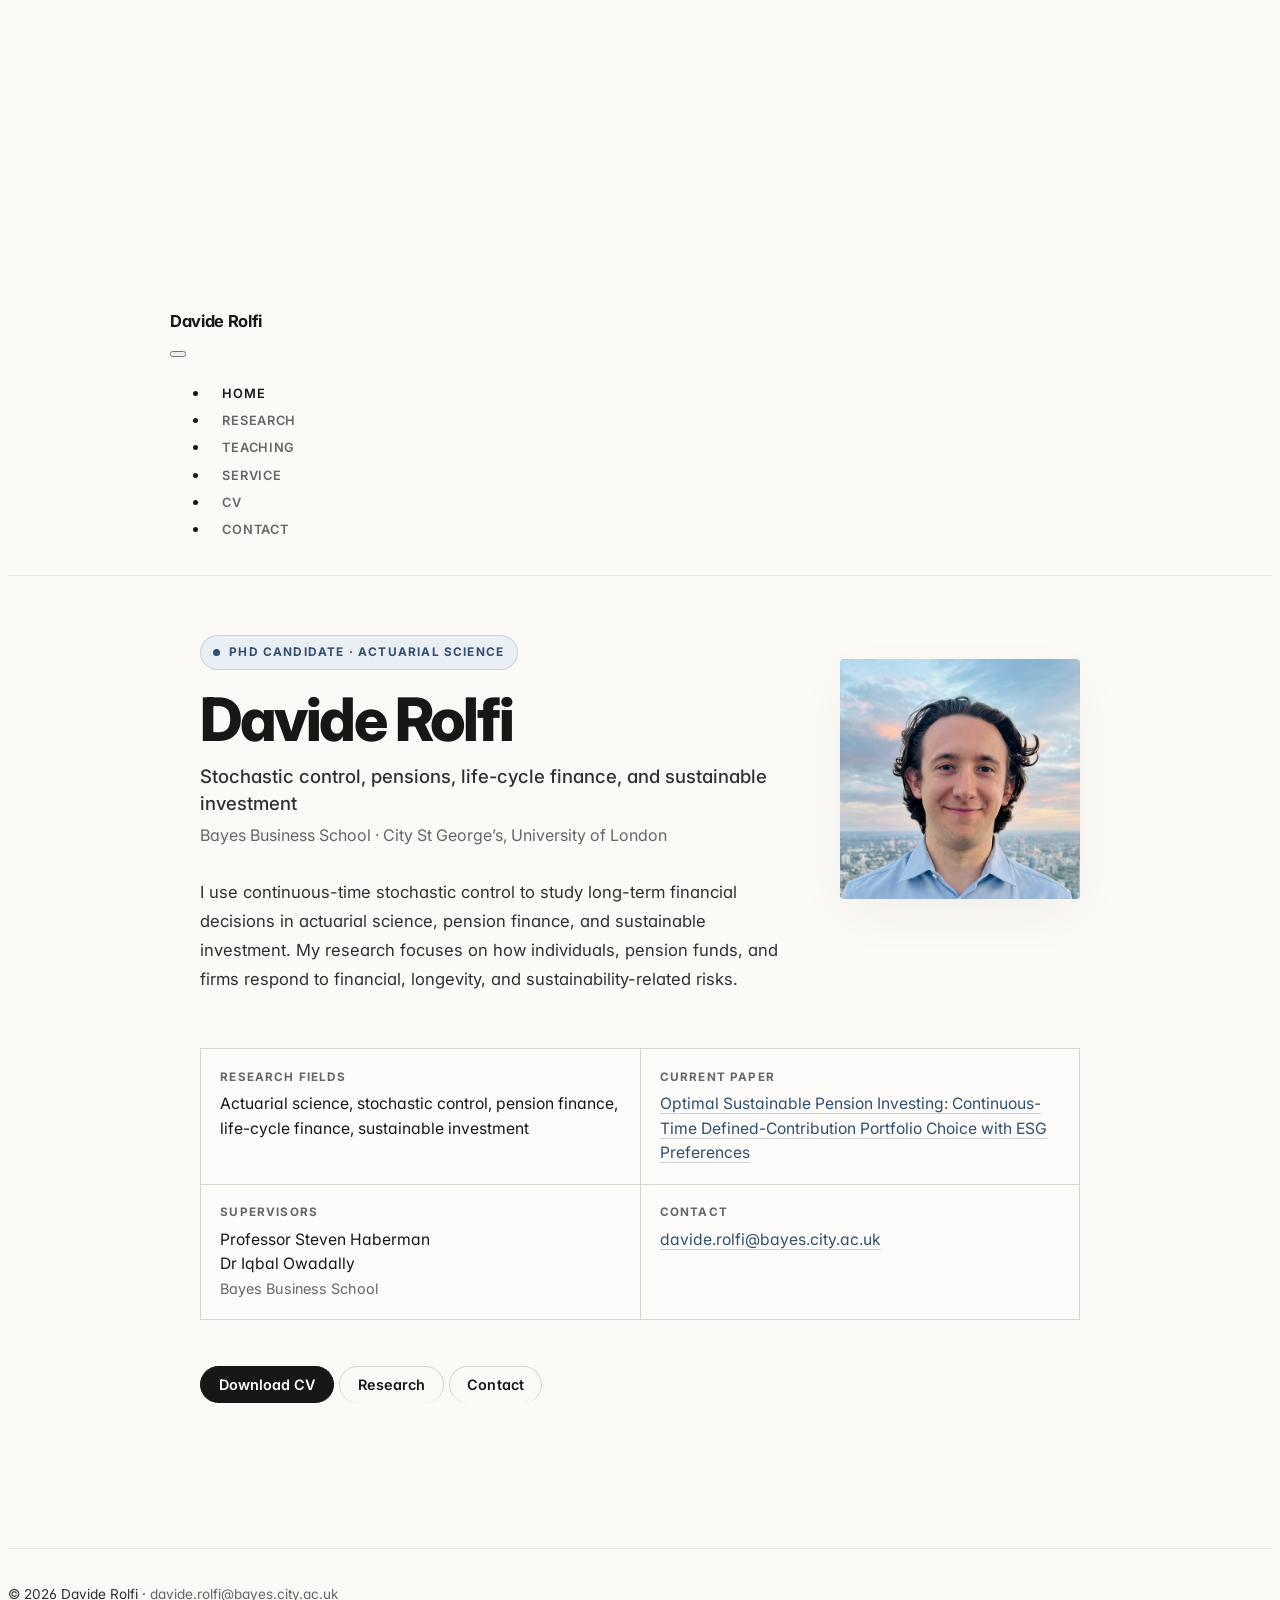
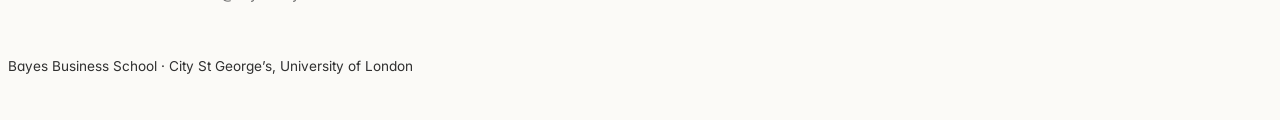
==== index.html @ 3368d5f1 "Built site for gh-pages" ====
<!DOCTYPE html>
<html xmlns="http://www.w3.org/1999/xhtml" lang="en" xml:lang="en"><head>

<meta charset="utf-8">
<meta name="generator" content="quarto-1.9.37">

<meta name="viewport" content="width=device-width, initial-scale=1.0, user-scalable=yes">

<meta name="description" content="Davide Rolfi is a PhD Candidate in Actuarial Science at Bayes Business School, City St George’s, University of London. His research focuses on stochastic control, pensions, life-cycle finance, portfolio choice, and sustainable investment.">

<title>Davide Rolfi — PhD Candidate in Actuarial Science – Davide Rolfi</title>
<style>
/* Default styles provided by pandoc.
** See https://pandoc.org/MANUAL.html#variables-for-html for config info.
*/
code{white-space: pre-wrap;}
span.smallcaps{font-variant: small-caps;}
div.columns{display: flex; gap: min(4vw, 1.5em);}
div.column{flex: auto; overflow-x: auto;}
div.hanging-indent{margin-left: 1.5em; text-indent: -1.5em;}
ul.task-list{list-style: none;}
ul.task-list li input[type="checkbox"] {
  width: 0.8em;
  margin: 0 0.8em 0.2em -1em; /* quarto-specific, see https://github.com/quarto-dev/quarto-cli/issues/4556 */ 
  vertical-align: middle;
}
</style>


<script src="site_libs/quarto-nav/quarto-nav.js"></script>
<link href="./favicon.svg" rel="icon" type="image/svg+xml">
<script src="site_libs/clipboard/clipboard.min.js"></script>
<script src="site_libs/quarto-html/quarto.js" type="module"></script>
<script src="site_libs/quarto-html/tabsets/tabsets.js" type="module"></script>
<script src="site_libs/quarto-html/popper.min.js"></script>
<script src="site_libs/quarto-html/tippy.umd.min.js"></script>
<link href="site_libs/quarto-html/tippy.css" rel="stylesheet">
<link href="site_libs/quarto-html/quarto-syntax-highlighting-7f8f88aac4f3542376d5c11b86a4c14d.css" rel="stylesheet" id="quarto-text-highlighting-styles">
<script src="site_libs/bootstrap/bootstrap.min.js"></script>
<link href="site_libs/bootstrap/bootstrap-icons.css" rel="stylesheet">
<link href="site_libs/bootstrap/bootstrap-158031087360bce0ff56dc785ce39e06.min.css" rel="stylesheet" append-hash="true" id="quarto-bootstrap" data-mode="light">
<script id="quarto-search-options" type="application/json">{
  "language": {
    "search-no-results-text": "No results",
    "search-matching-documents-text": "matching documents",
    "search-copy-link-title": "Copy link to search",
    "search-hide-matches-text": "Hide additional matches",
    "search-more-match-text": "more match in this document",
    "search-more-matches-text": "more matches in this document",
    "search-clear-button-title": "Clear",
    "search-text-placeholder": "",
    "search-detached-cancel-button-title": "Cancel",
    "search-submit-button-title": "Submit",
    "search-label": "Search"
  }
}</script>
<style>html{ scroll-behavior: smooth; }</style>


<link rel="stylesheet" href="styles.css">
<meta property="og:title" content="Davide Rolfi — PhD Candidate in Actuarial Science">
<meta property="og:image" content="images/og-image.png">
<meta property="og:site_name" content="Davide Rolfi">
<meta property="og:locale" content="en_GB">
<meta name="twitter:title" content="Davide Rolfi — PhD Candidate in Actuarial Science">
<meta name="twitter:image" content="images/og-image.png">
<meta name="twitter:card" content="summary_large_image">
</head>

<body class="nav-fixed fullcontent quarto-light">

<div id="quarto-search-results"></div>
  <header id="quarto-header" class="headroom fixed-top">
    <nav class="navbar navbar-expand-lg " data-bs-theme="dark">
      <div class="navbar-container container-fluid">
      <div class="navbar-brand-container mx-auto">
    <a class="navbar-brand" href="./index.html">
    <span class="navbar-title">Davide Rolfi</span>
    </a>
  </div>
          <button class="navbar-toggler" type="button" data-bs-toggle="collapse" data-bs-target="#navbarCollapse" aria-controls="navbarCollapse" role="menu" aria-expanded="false" aria-label="Toggle navigation" onclick="if (window.quartoToggleHeadroom) { window.quartoToggleHeadroom(); }">
  <span class="navbar-toggler-icon"></span>
</button>
          <div class="collapse navbar-collapse" id="navbarCollapse">
            <ul class="navbar-nav navbar-nav-scroll ms-auto">
  <li class="nav-item">
    <a class="nav-link active" href="./index.html" aria-current="page"> 
<span class="menu-text">Home</span></a>
  </li>  
  <li class="nav-item">
    <a class="nav-link" href="./research.html"> 
<span class="menu-text">Research</span></a>
  </li>  
  <li class="nav-item">
    <a class="nav-link" href="./teaching.html"> 
<span class="menu-text">Teaching</span></a>
  </li>  
  <li class="nav-item">
    <a class="nav-link" href="./service.html"> 
<span class="menu-text">Service</span></a>
  </li>  
  <li class="nav-item">
    <a class="nav-link" href="./cv.html"> 
<span class="menu-text">CV</span></a>
  </li>  
  <li class="nav-item">
    <a class="nav-link" href="./contact.html"> 
<span class="menu-text">Contact</span></a>
  </li>  
</ul>
          </div> <!-- /navcollapse -->
            <div class="quarto-navbar-tools">
</div>
      </div> <!-- /container-fluid -->
    </nav>
</header>
<!-- content -->
<div id="quarto-content" class="quarto-container page-columns page-rows-contents page-layout-article page-navbar">
<!-- sidebar -->
<!-- margin-sidebar -->
    
<!-- main -->
<main class="content" id="quarto-document-content"><header id="title-block-header" class="quarto-title-block"></header>




<div class="home-hero">
<div class="home-hero-grid">
<div class="home-hero-text">
<p class="home-kicker">
PhD Candidate · Actuarial Science
</p>
<section id="davide-rolfi" class="level1">
<h1>Davide Rolfi</h1>
<p class="subtitle">
Stochastic control, pensions, life-cycle finance, and sustainable investment
</p>
<p class="affiliation">
Bayes Business School · City St George’s, University of London
</p>
<p class="intro">
I use continuous-time stochastic control to study long-term financial decisions in actuarial science, pension finance, and sustainable investment. My research focuses on how individuals, pension funds, and firms respond to financial, longevity, and sustainability-related risks.
</p>
</section>
</div>
<div class="home-hero-portrait">
<div class="portrait-frame">
<p><span class="portrait-initials" aria-hidden="true">DR</span> <img src="images/portrait.jpg" alt="Davide Rolfi"></p>
</div>
</div>
</div>
<div class="facts-grid">
<div>
<p class="label">
Research fields
</p>
<p class="value">
Actuarial science, stochastic control, pension finance, life-cycle finance, sustainable investment
</p>
</div>
<div>
<p class="label">
Current paper
</p>
<p class="value">
<a href="research.html#current-paper">Optimal Sustainable Pension Investing: Continuous-Time Defined-Contribution Portfolio Choice with ESG Preferences</a>
</p>
</div>
<div>
<p class="label">
Supervisors
</p>
<p class="value">
Professor Steven Haberman<br> Dr Iqbal Owadally<br> <span class="small-muted">Bayes Business School</span>
</p>
</div>
<div>
<p class="label">
Contact
</p>
<p class="value">
<a href="mailto:davide.rolfi@bayes.city.ac.uk">davide.rolfi@bayes.city.ac.uk</a>
</p>
</div>
</div>
<div class="button-row">
<p><a class="btn btn-primary" href="files/CV_Davide.pdf">Download CV</a> <a class="btn btn-secondary" href="research.html">Research</a> <a class="btn btn-secondary" href="contact.html">Contact</a></p>
</div>
</div>



</main> <!-- /main -->
<script id="quarto-html-after-body" type="application/javascript">
  window.document.addEventListener("DOMContentLoaded", function (event) {
    const isCodeAnnotation = (el) => {
      for (const clz of el.classList) {
        if (clz.startsWith('code-annotation-')) {                     
          return true;
        }
      }
      return false;
    }
    const onCopySuccess = function(e) {
      // button target
      const button = e.trigger;
      // don't keep focus
      button.blur();
      // flash "checked"
      button.classList.add('code-copy-button-checked');
      var currentTitle = button.getAttribute("title");
      button.setAttribute("title", "Copied!");
      let tooltip;
      if (window.bootstrap) {
        button.setAttribute("data-bs-toggle", "tooltip");
        button.setAttribute("data-bs-placement", "left");
        button.setAttribute("data-bs-title", "Copied!");
        tooltip = new bootstrap.Tooltip(button, 
          { trigger: "manual", 
            customClass: "code-copy-button-tooltip",
            offset: [0, -8]});
        tooltip.show();    
      }
      setTimeout(function() {
        if (tooltip) {
          tooltip.hide();
          button.removeAttribute("data-bs-title");
          button.removeAttribute("data-bs-toggle");
          button.removeAttribute("data-bs-placement");
        }
        button.setAttribute("title", currentTitle);
        button.classList.remove('code-copy-button-checked');
      }, 1000);
      // clear code selection
      e.clearSelection();
    }
    const getTextToCopy = function(trigger) {
      const outerScaffold = trigger.parentElement.cloneNode(true);
      const codeEl = outerScaffold.querySelector('code');
      for (const childEl of codeEl.children) {
        if (isCodeAnnotation(childEl)) {
          childEl.remove();
        }
      }
      return codeEl.innerText;
    }
    const clipboard = new window.ClipboardJS('.code-copy-button:not([data-in-quarto-modal])', {
      text: getTextToCopy
    });
    clipboard.on('success', onCopySuccess);
    if (window.document.getElementById('quarto-embedded-source-code-modal')) {
      const clipboardModal = new window.ClipboardJS('.code-copy-button[data-in-quarto-modal]', {
        text: getTextToCopy,
        container: window.document.getElementById('quarto-embedded-source-code-modal')
      });
      clipboardModal.on('success', onCopySuccess);
    }
      var localhostRegex = new RegExp(/^(?:http|https):\/\/localhost\:?[0-9]*\//);
      var mailtoRegex = new RegExp(/^mailto:/);
        var filterRegex = new RegExp('/' + window.location.host + '/');
      var isInternal = (href) => {
          return filterRegex.test(href) || localhostRegex.test(href) || mailtoRegex.test(href);
      }
      // Inspect non-navigation links and adorn them if external
     var links = window.document.querySelectorAll('a[href]:not(.nav-link):not(.navbar-brand):not(.toc-action):not(.sidebar-link):not(.sidebar-item-toggle):not(.pagination-link):not(.no-external):not([aria-hidden]):not(.dropdown-item):not(.quarto-navigation-tool):not(.about-link)');
      for (var i=0; i<links.length; i++) {
        const link = links[i];
        if (!isInternal(link.href)) {
          // undo the damage that might have been done by quarto-nav.js in the case of
          // links that we want to consider external
          if (link.dataset.originalHref !== undefined) {
            link.href = link.dataset.originalHref;
          }
            // target, if specified
            link.setAttribute("target", "_blank");
            if (link.getAttribute("rel") === null) {
              link.setAttribute("rel", "noopener");
            }
        }
      }
    function tippyHover(el, contentFn, onTriggerFn, onUntriggerFn) {
      const config = {
        allowHTML: true,
        maxWidth: 500,
        delay: 100,
        arrow: false,
        appendTo: function(el) {
            return el.parentElement;
        },
        interactive: true,
        interactiveBorder: 10,
        theme: 'quarto',
        placement: 'bottom-start',
      };
      if (contentFn) {
        config.content = contentFn;
      }
      if (onTriggerFn) {
        config.onTrigger = onTriggerFn;
      }
      if (onUntriggerFn) {
        config.onUntrigger = onUntriggerFn;
      }
      window.tippy(el, config); 
    }
    const noterefs = window.document.querySelectorAll('a[role="doc-noteref"]');
    for (var i=0; i<noterefs.length; i++) {
      const ref = noterefs[i];
      tippyHover(ref, function() {
        // use id or data attribute instead here
        let href = ref.getAttribute('data-footnote-href') || ref.getAttribute('href');
        try { href = new URL(href).hash; } catch {}
        const id = href.replace(/^#\/?/, "");
        const note = window.document.getElementById(id);
        if (note) {
          return note.innerHTML;
        } else {
          return "";
        }
      });
    }
    const xrefs = window.document.querySelectorAll('a.quarto-xref');
    const processXRef = (id, note) => {
      // Strip column container classes
      const stripColumnClz = (el) => {
        el.classList.remove("page-full", "page-columns");
        if (el.children) {
          for (const child of el.children) {
            stripColumnClz(child);
          }
        }
      }
      stripColumnClz(note)
      if (id === null || id.startsWith('sec-')) {
        // Special case sections, only their first couple elements
        const container = document.createElement("div");
        if (note.children && note.children.length > 2) {
          container.appendChild(note.children[0].cloneNode(true));
          for (let i = 1; i < note.children.length; i++) {
            const child = note.children[i];
            if (child.tagName === "P" && child.innerText === "") {
              continue;
            } else {
              container.appendChild(child.cloneNode(true));
              break;
            }
          }
          if (window.Quarto?.typesetMath) {
            window.Quarto.typesetMath(container);
          }
          return container.innerHTML
        } else {
          if (window.Quarto?.typesetMath) {
            window.Quarto.typesetMath(note);
          }
          return note.innerHTML;
        }
      } else {
        // Remove any anchor links if they are present
        const anchorLink = note.querySelector('a.anchorjs-link');
        if (anchorLink) {
          anchorLink.remove();
        }
        if (window.Quarto?.typesetMath) {
          window.Quarto.typesetMath(note);
        }
        if (note.classList.contains("callout")) {
          return note.outerHTML;
        } else {
          return note.innerHTML;
        }
      }
    }
    for (var i=0; i<xrefs.length; i++) {
      const xref = xrefs[i];
      tippyHover(xref, undefined, function(instance) {
        instance.disable();
        let url = xref.getAttribute('href');
        let hash = undefined; 
        if (url.startsWith('#')) {
          hash = url;
        } else {
          try { hash = new URL(url).hash; } catch {}
        }
        if (hash) {
          const id = hash.replace(/^#\/?/, "");
          const note = window.document.getElementById(id);
          if (note !== null) {
            try {
              const html = processXRef(id, note.cloneNode(true));
              instance.setContent(html);
            } finally {
              instance.enable();
              instance.show();
            }
          } else {
            // See if we can fetch this
            fetch(url.split('#')[0])
            .then(res => res.text())
            .then(html => {
              const parser = new DOMParser();
              const htmlDoc = parser.parseFromString(html, "text/html");
              const note = htmlDoc.getElementById(id);
              if (note !== null) {
                const html = processXRef(id, note);
                instance.setContent(html);
              } 
            }).finally(() => {
              instance.enable();
              instance.show();
            });
          }
        } else {
          // See if we can fetch a full url (with no hash to target)
          // This is a special case and we should probably do some content thinning / targeting
          fetch(url)
          .then(res => res.text())
          .then(html => {
            const parser = new DOMParser();
            const htmlDoc = parser.parseFromString(html, "text/html");
            const note = htmlDoc.querySelector('main.content');
            if (note !== null) {
              // This should only happen for chapter cross references
              // (since there is no id in the URL)
              // remove the first header
              if (note.children.length > 0 && note.children[0].tagName === "HEADER") {
                note.children[0].remove();
              }
              const html = processXRef(null, note);
              instance.setContent(html);
            } 
          }).finally(() => {
            instance.enable();
            instance.show();
          });
        }
      }, function(instance) {
      });
    }
        let selectedAnnoteEl;
        const selectorForAnnotation = ( cell, annotation) => {
          let cellAttr = 'data-code-cell="' + cell + '"';
          let lineAttr = 'data-code-annotation="' +  annotation + '"';
          const selector = 'span[' + cellAttr + '][' + lineAttr + ']';
          return selector;
        }
        const selectCodeLines = (annoteEl) => {
          const doc = window.document;
          const targetCell = annoteEl.getAttribute("data-target-cell");
          const targetAnnotation = annoteEl.getAttribute("data-target-annotation");
          const annoteSpan = window.document.querySelector(selectorForAnnotation(targetCell, targetAnnotation));
          const lines = annoteSpan.getAttribute("data-code-lines").split(",");
          const lineIds = lines.map((line) => {
            return targetCell + "-" + line;
          })
          let top = null;
          let height = null;
          let parent = null;
          if (lineIds.length > 0) {
              //compute the position of the single el (top and bottom and make a div)
              const el = window.document.getElementById(lineIds[0]);
              top = el.offsetTop;
              height = el.offsetHeight;
              parent = el.parentElement.parentElement;
            if (lineIds.length > 1) {
              const lastEl = window.document.getElementById(lineIds[lineIds.length - 1]);
              const bottom = lastEl.offsetTop + lastEl.offsetHeight;
              height = bottom - top;
            }
            if (top !== null && height !== null && parent !== null) {
              // cook up a div (if necessary) and position it 
              let div = window.document.getElementById("code-annotation-line-highlight");
              if (div === null) {
                div = window.document.createElement("div");
                div.setAttribute("id", "code-annotation-line-highlight");
                div.style.position = 'absolute';
                parent.appendChild(div);
              }
              div.style.top = top - 2 + "px";
              div.style.height = height + 4 + "px";
              div.style.left = 0;
              let gutterDiv = window.document.getElementById("code-annotation-line-highlight-gutter");
              if (gutterDiv === null) {
                gutterDiv = window.document.createElement("div");
                gutterDiv.setAttribute("id", "code-annotation-line-highlight-gutter");
                gutterDiv.style.position = 'absolute';
                const codeCell = window.document.getElementById(targetCell);
                const gutter = codeCell.querySelector('.code-annotation-gutter');
                gutter.appendChild(gutterDiv);
              }
              gutterDiv.style.top = top - 2 + "px";
              gutterDiv.style.height = height + 4 + "px";
            }
            selectedAnnoteEl = annoteEl;
          }
        };
        const unselectCodeLines = () => {
          const elementsIds = ["code-annotation-line-highlight", "code-annotation-line-highlight-gutter"];
          elementsIds.forEach((elId) => {
            const div = window.document.getElementById(elId);
            if (div) {
              div.remove();
            }
          });
          selectedAnnoteEl = undefined;
        };
          // Handle positioning of the toggle
      window.addEventListener(
        "resize",
        throttle(() => {
          elRect = undefined;
          if (selectedAnnoteEl) {
            selectCodeLines(selectedAnnoteEl);
          }
        }, 10)
      );
      function throttle(fn, ms) {
      let throttle = false;
      let timer;
        return (...args) => {
          if(!throttle) { // first call gets through
              fn.apply(this, args);
              throttle = true;
          } else { // all the others get throttled
              if(timer) clearTimeout(timer); // cancel #2
              timer = setTimeout(() => {
                fn.apply(this, args);
                timer = throttle = false;
              }, ms);
          }
        };
      }
        // Attach click handler to the DT
        const annoteDls = window.document.querySelectorAll('dt[data-target-cell]');
        for (const annoteDlNode of annoteDls) {
          annoteDlNode.addEventListener('click', (event) => {
            const clickedEl = event.target;
            if (clickedEl !== selectedAnnoteEl) {
              unselectCodeLines();
              const activeEl = window.document.querySelector('dt[data-target-cell].code-annotation-active');
              if (activeEl) {
                activeEl.classList.remove('code-annotation-active');
              }
              selectCodeLines(clickedEl);
              clickedEl.classList.add('code-annotation-active');
            } else {
              // Unselect the line
              unselectCodeLines();
              clickedEl.classList.remove('code-annotation-active');
            }
          });
        }
    const findCites = (el) => {
      const parentEl = el.parentElement;
      if (parentEl) {
        const cites = parentEl.dataset.cites;
        if (cites) {
          return {
            el,
            cites: cites.split(' ')
          };
        } else {
          return findCites(el.parentElement)
        }
      } else {
        return undefined;
      }
    };
    var bibliorefs = window.document.querySelectorAll('a[role="doc-biblioref"]');
    for (var i=0; i<bibliorefs.length; i++) {
      const ref = bibliorefs[i];
      const citeInfo = findCites(ref);
      if (citeInfo) {
        tippyHover(citeInfo.el, function() {
          var popup = window.document.createElement('div');
          citeInfo.cites.forEach(function(cite) {
            var citeDiv = window.document.createElement('div');
            citeDiv.classList.add('hanging-indent');
            citeDiv.classList.add('csl-entry');
            var biblioDiv = window.document.getElementById('ref-' + cite);
            if (biblioDiv) {
              citeDiv.innerHTML = biblioDiv.innerHTML;
            }
            popup.appendChild(citeDiv);
          });
          return popup.innerHTML;
        });
      }
    }
  });
  </script>
</div> <!-- /content -->
<footer class="footer">
  <div class="nav-footer">
    <div class="nav-footer-left">
<p>© 2026 Davide Rolfi · <a href="mailto:davide.rolfi@bayes.city.ac.uk">davide.rolfi@bayes.city.ac.uk</a></p>
</div>   
    <div class="nav-footer-center">
      &nbsp;
    </div>
    <div class="nav-footer-right">
<p>Bayes Business School · City St George’s, University of London</p>
</div>
  </div>
</footer>




<script src="site_libs/quarto-html/zenscroll-min.js"></script>
</body></html>
---- site_libs/quarto-html/tippy.css ----
.tippy-box[data-animation=fade][data-state=hidden]{opacity:0}[data-tippy-root]{max-width:calc(100vw - 10px)}.tippy-box{position:relative;background-color:#333;color:#fff;border-radius:4px;font-size:14px;line-height:1.4;white-space:normal;outline:0;transition-property:transform,visibility,opacity}.tippy-box[data-placement^=top]>.tippy-arrow{bottom:0}.tippy-box[data-placement^=top]>.tippy-arrow:before{bottom:-7px;left:0;border-width:8px 8px 0;border-top-color:initial;transform-origin:center top}.tippy-box[data-placement^=bottom]>.tippy-arrow{top:0}.tippy-box[data-placement^=bottom]>.tippy-arrow:before{top:-7px;left:0;border-width:0 8px 8px;border-bottom-color:initial;transform-origin:center bottom}.tippy-box[data-placement^=left]>.tippy-arrow{right:0}.tippy-box[data-placement^=left]>.tippy-arrow:before{border-width:8px 0 8px 8px;border-left-color:initial;right:-7px;transform-origin:center left}.tippy-box[data-placement^=right]>.tippy-arrow{left:0}.tippy-box[data-placement^=right]>.tippy-arrow:before{left:-7px;border-width:8px 8px 8px 0;border-right-color:initial;transform-origin:center right}.tippy-box[data-inertia][data-state=visible]{transition-timing-function:cubic-bezier(.54,1.5,.38,1.11)}.tippy-arrow{width:16px;height:16px;color:#333}.tippy-arrow:before{content:"";position:absolute;border-color:transparent;border-style:solid}.tippy-content{position:relative;padding:5px 9px;z-index:1}
---- site_libs/quarto-html/quarto-syntax-highlighting-7f8f88aac4f3542376d5c11b86a4c14d.css ----
/* quarto syntax highlight colors */
:root {
  --quarto-hl-ot-color: #003B4F;
  --quarto-hl-at-color: #657422;
  --quarto-hl-ss-color: #20794D;
  --quarto-hl-an-color: #5E5E5E;
  --quarto-hl-fu-color: #4758AB;
  --quarto-hl-st-color: #20794D;
  --quarto-hl-cf-color: #003B4F;
  --quarto-hl-op-color: #5E5E5E;
  --quarto-hl-er-color: #AD0000;
  --quarto-hl-bn-color: #AD0000;
  --quarto-hl-al-color: #AD0000;
  --quarto-hl-va-color: #111111;
  --quarto-hl-bu-color: inherit;
  --quarto-hl-ex-color: inherit;
  --quarto-hl-pp-color: #AD0000;
  --quarto-hl-in-color: #5E5E5E;
  --quarto-hl-vs-color: #20794D;
  --quarto-hl-wa-color: #5E5E5E;
  --quarto-hl-do-color: #5E5E5E;
  --quarto-hl-im-color: #00769E;
  --quarto-hl-ch-color: #20794D;
  --quarto-hl-dt-color: #AD0000;
  --quarto-hl-fl-color: #AD0000;
  --quarto-hl-co-color: #5E5E5E;
  --quarto-hl-cv-color: #5E5E5E;
  --quarto-hl-cn-color: #8f5902;
  --quarto-hl-sc-color: #5E5E5E;
  --quarto-hl-dv-color: #AD0000;
  --quarto-hl-kw-color: #003B4F;
}

/* other quarto variables */
:root {
  --quarto-font-monospace: SFMono-Regular, Menlo, Monaco, Consolas, "Liberation Mono", "Courier New", monospace;
}

/* syntax highlight based on Pandoc's rules */
pre > code.sourceCode > span {
  color: #003B4F;
}

code.sourceCode > span {
  color: #003B4F;
}

div.sourceCode,
div.sourceCode pre.sourceCode {
  color: #003B4F;
}

/* Normal */
code span {
  color: #003B4F;
}

/* Alert */
code span.al {
  color: #AD0000;
  font-style: inherit;
}

/* Annotation */
code span.an {
  color: #5E5E5E;
  font-style: inherit;
}

/* Attribute */
code span.at {
  color: #657422;
  font-style: inherit;
}

/* BaseN */
code span.bn {
  color: #AD0000;
  font-style: inherit;
}

/* BuiltIn */
code span.bu {
  font-style: inherit;
}

/* ControlFlow */
code span.cf {
  color: #003B4F;
  font-weight: bold;
  font-style: inherit;
}

/* Char */
code span.ch {
  color: #20794D;
  font-style: inherit;
}

/* Constant */
code span.cn {
  color: #8f5902;
  font-style: inherit;
}

/* Comment */
code span.co {
  color: #5E5E5E;
  font-style: inherit;
}

/* CommentVar */
code span.cv {
  color: #5E5E5E;
  font-style: italic;
}

/* Documentation */
code span.do {
  color: #5E5E5E;
  font-style: italic;
}

/* DataType */
code span.dt {
  color: #AD0000;
  font-style: inherit;
}

/* DecVal */
code span.dv {
  color: #AD0000;
  font-style: inherit;
}

/* Error */
code span.er {
  color: #AD0000;
  font-style: inherit;
}

/* Extension */
code span.ex {
  font-style: inherit;
}

/* Float */
code span.fl {
  color: #AD0000;
  font-style: inherit;
}

/* Function */
code span.fu {
  color: #4758AB;
  font-style: inherit;
}

/* Import */
code span.im {
  color: #00769E;
  font-style: inherit;
}

/* Information */
code span.in {
  color: #5E5E5E;
  font-style: inherit;
}

/* Keyword */
code span.kw {
  color: #003B4F;
  font-weight: bold;
  font-style: inherit;
}

/* Operator */
code span.op {
  color: #5E5E5E;
  font-style: inherit;
}

/* Other */
code span.ot {
  color: #003B4F;
  font-style: inherit;
}

/* Preprocessor */
code span.pp {
  color: #AD0000;
  font-style: inherit;
}

/* SpecialChar */
code span.sc {
  color: #5E5E5E;
  font-style: inherit;
}

/* SpecialString */
code span.ss {
  color: #20794D;
  font-style: inherit;
}

/* String */
code span.st {
  color: #20794D;
  font-style: inherit;
}

/* Variable */
code span.va {
  color: #111111;
  font-style: inherit;
}

/* VerbatimString */
code span.vs {
  color: #20794D;
  font-style: inherit;
}

/* Warning */
code span.wa {
  color: #5E5E5E;
  font-style: italic;
}

.prevent-inlining {
  content: "</";
}

/*# sourceMappingURL=789ad8cd35626ba772517505b42a116e.css.map */
---- styles.css ----
/* ============================================================
   Davide Rolfi — academic website
   Minimal, typographic, professional.
   ============================================================ */

@import url('https://fonts.googleapis.com/css2?family=Inter:wght@400;500;600;700;800&display=swap');

:root {
  --bg: #fbfaf7;
  --surface: #ffffff;
  --surface-soft: #f5f3ee;
  --ink: #171717;
  --ink-soft: #303030;
  --muted: #666666;
  --muted-soft: #8a8a8a;
  --rule: #d9d5cc;
  --rule-soft: #ebe7df;
  --accent: #2f4f6f;
  --accent-dark: #20384f;
  --accent-soft: #e9eff5;
  --shadow-subtle: 0 18px 50px rgba(20, 20, 20, 0.045);
  --sans: "Inter", -apple-system, BlinkMacSystemFont, "Segoe UI", Roboto, Helvetica, Arial, sans-serif;
}

/* ---------- Base ---------- */

html {
  scroll-behavior: smooth;
}

body {
  background: var(--bg);
  color: var(--ink);
  font-family: var(--sans);
  font-size: 16.5px;
  line-height: 1.65;
  font-feature-settings: "kern", "liga", "ss01", "cv11";
  -webkit-font-smoothing: antialiased;
  -moz-osx-font-smoothing: grayscale;
  text-rendering: optimizeLegibility;
}

main.content {
  max-width: 880px;
  margin-left: auto;
  margin-right: auto;
  padding-top: 2.2rem;
  padding-bottom: 5.5rem;
}

p {
  color: var(--ink-soft);
}

a {
  color: var(--accent);
  text-decoration: none;
  border-bottom: 1px solid rgba(47, 79, 111, 0.25);
  transition: color 0.15s ease, border-color 0.15s ease;
}

a:hover {
  color: var(--accent-dark);
  border-bottom-color: var(--accent-dark);
}

/* Visible keyboard focus — important for accessibility */
a:focus-visible,
button:focus-visible,
.btn:focus-visible {
  outline: 2px solid var(--accent);
  outline-offset: 3px;
  border-radius: 2px;
}

strong {
  color: var(--ink);
  font-weight: 600;
}

/* ---------- Navbar ---------- */

.navbar {
  background: rgba(251, 250, 247, 0.96) !important;
  border-bottom: 1px solid var(--rule-soft);
  box-shadow: none !important;
  backdrop-filter: blur(10px);
  padding-top: 1rem;
  padding-bottom: 1rem;
}

.navbar .container-fluid {
  max-width: 940px;
  margin: 0 auto;
}

.navbar-title,
.navbar-brand {
  color: var(--ink) !important;
  font-weight: 700 !important;
  letter-spacing: -0.02em;
  border-bottom: none !important;
}

.navbar-nav .nav-link {
  color: var(--muted) !important;
  border-bottom: none !important;
  font-size: 0.8rem;
  font-weight: 600;
  letter-spacing: 0.055em;
  text-transform: uppercase;
  padding-left: 0.78rem !important;
  padding-right: 0.78rem !important;
  transition: color 0.15s ease;
}

.navbar-nav .nav-link:hover,
.navbar-nav .nav-link.active {
  color: var(--ink) !important;
}

/* ---------- Typography ---------- */

h1,
h2,
h3 {
  color: var(--ink);
  letter-spacing: -0.02em;
}

h1.title,
main.content > h1:first-child {
  font-size: 2.45rem;
  line-height: 1.08;
  margin-top: 0;
  margin-bottom: 1.4rem;
  font-weight: 700;
}

h2 {
  font-size: 0.86rem;
  font-weight: 700;
  text-transform: uppercase;
  letter-spacing: 0.12em;
  color: var(--muted);
  margin-top: 3.3rem;
  margin-bottom: 1.35rem;
  padding-bottom: 0.7rem;
  border-bottom: 1px solid var(--rule);
}

h3 {
  font-size: 1.22rem;
  line-height: 1.35;
  margin-top: 0;
  margin-bottom: 0.45rem;
  font-weight: 700;
}

/* ---------- Homepage ---------- */

.home-hero {
  max-width: 940px;
  margin: 0 auto;
  padding: 1.5rem 0 2.5rem 0;
}

.home-hero-grid {
  display: grid;
  grid-template-columns: minmax(0, 1fr) 240px;
  gap: 3rem;
  align-items: start;
  margin-bottom: 0.5rem;
}

.home-hero-text {
  min-width: 0;
}

.home-hero-portrait {
  padding-top: 1.5rem;
}

.portrait-frame {
  width: 240px;
  height: 240px;
  border-radius: 4px;
  overflow: hidden;
  background: var(--accent-soft);
  position: relative;
  display: flex;
  align-items: center;
  justify-content: center;
  box-shadow: var(--shadow-subtle);
}

.portrait-frame img {
  width: 100%;
  height: 100%;
  object-fit: cover;
  object-position: center;
  display: block;
  position: relative;
  z-index: 2;
}

.portrait-initials {
  position: absolute;
  inset: 0;
  display: flex;
  align-items: center;
  justify-content: center;
  font-size: 4.5rem;
  font-weight: 700;
  letter-spacing: -0.04em;
  color: var(--accent);
  z-index: 1;
}

.home-kicker {
  display: inline-flex;
  align-items: center;
  gap: 0.55rem;
  margin: 0 0 1.2rem 0;
  padding: 0.42rem 0.78rem;
  border: 1px solid rgba(47, 79, 111, 0.18);
  border-radius: 999px;
  background: var(--accent-soft);
  color: var(--accent);
  font-size: 0.74rem;
  font-weight: 700;
  letter-spacing: 0.1em;
  text-transform: uppercase;
}

.home-kicker::before {
  content: "";
  width: 0.43rem;
  height: 0.43rem;
  border-radius: 999px;
  background: var(--accent);
}

.home-hero h1 {
  font-size: clamp(2.65rem, 5.4vw, 3.75rem);
  line-height: 1;
  letter-spacing: -0.04em;
  margin: 0 0 0.85rem 0;
  font-weight: 800;
}

.subtitle {
  max-width: 780px;
  margin: 0 0 0.35rem 0;
  color: var(--ink-soft);
  font-size: 1.16rem;
  line-height: 1.45;
  font-weight: 500;
}

.affiliation {
  margin: 0 0 1.85rem 0;
  color: var(--muted);
  font-size: 1rem;
}

.intro {
  max-width: 780px;
  margin: 0 0 1.35rem 0;
  color: var(--ink-soft);
  font-size: 1.04rem;
  line-height: 1.75;
}

.facts-grid {
  display: grid;
  grid-template-columns: repeat(2, minmax(0, 1fr));
  gap: 0;
  margin: 2rem 0 1.7rem 0;
  border-top: 1px solid var(--rule);
  border-left: 1px solid var(--rule);
  background: rgba(255, 255, 255, 0.5);
}

.facts-grid > div {
  padding: 1.15rem 1.2rem;
  border-right: 1px solid var(--rule);
  border-bottom: 1px solid var(--rule);
}

.label {
  margin: 0 0 0.35rem 0;
  color: var(--muted);
  font-size: 0.73rem;
  font-weight: 700;
  letter-spacing: 0.1em;
  text-transform: uppercase;
}

.value {
  margin: 0;
  color: var(--ink);
  font-size: 0.98rem;
  line-height: 1.55;
}

.small-muted {
  color: var(--muted);
  font-size: 0.9rem;
}

.button-row {
  display: flex;
  flex-wrap: wrap;
  gap: 0.75rem;
  margin-top: 1.8rem;
}

/* ---------- Buttons ---------- */

.btn {
  display: inline-flex;
  align-items: center;
  justify-content: center;
  border-bottom: none !important;
  border-radius: 999px;
  padding: 0.7rem 1.1rem;
  font-size: 0.9rem;
  font-weight: 600;
  line-height: 1;
  letter-spacing: 0.005em;
  transition: transform 0.15s ease, background-color 0.15s ease, border-color 0.15s ease, color 0.15s ease;
}

.btn:hover {
  transform: translateY(-1px);
  text-decoration: none;
}

.btn-primary {
  background: var(--ink);
  color: #ffffff !important;
  border: 1px solid var(--ink);
}

.btn-primary:hover {
  background: var(--accent);
  border-color: var(--accent);
  color: #ffffff !important;
}

.btn-secondary {
  background: transparent;
  color: var(--ink) !important;
  border: 1px solid var(--rule);
}

.btn-secondary:hover {
  border-color: var(--accent);
  background: var(--accent-soft);
  color: var(--accent-dark) !important;
}

/* ---------- Common content ---------- */

.page-intro {
  max-width: 820px;
  margin-bottom: 2.5rem;
  color: var(--ink-soft);
  font-size: 1.04rem;
  line-height: 1.75;
}

.paper-card {
  position: relative;
  margin: 1.2rem 0 1.55rem 0;
  padding: 1.3rem 0 1.3rem 1.25rem;
  border-left: 3px solid var(--rule);
  transition: border-color 0.2s ease;
}

.paper-card:hover {
  border-left-color: var(--muted-soft);
}

.paper-card.featured-paper {
  border-left-color: var(--accent);
  padding-left: 1.45rem;
}

.paper-card.featured-paper:hover {
  border-left-color: var(--accent-dark);
}

.paper-card h3 {
  margin-bottom: 0.45rem;
}

.paper-card p {
  color: var(--ink-soft);
  line-height: 1.7;
}

.paper-label {
  display: inline-block;
  margin-bottom: 0.65rem;
  color: var(--accent);
  font-size: 0.73rem;
  font-weight: 700;
  letter-spacing: 0.1em;
  text-transform: uppercase;
}

.paper-meta {
  margin: 0 0 0.5rem 0;
  color: var(--muted);
  font-size: 0.93rem;
  font-style: italic;
}

.paper-coauthors {
  margin: 0 0 0.8rem 0;
  color: var(--muted);
  font-size: 0.93rem;
}

.paper-links {
  display: flex;
  gap: 0.65rem;
  flex-wrap: wrap;
  margin-top: 1.15rem;
}

.research-interests {
  max-width: 820px;
  color: var(--ink-soft);
  line-height: 1.75;
}

.muted-text {
  color: var(--muted);
}

/* ---------- CV page ---------- */

.cv-panel {
  border-radius: 2px;
  display: flex;
  align-items: center;
  justify-content: space-between;
  gap: 2rem;
  margin: 1.8rem 0 2.2rem 0;
  padding: 1.4rem 1.5rem;
  background: var(--surface);
  border: 1px solid var(--rule-soft);
  box-shadow: 0 14px 38px rgba(20, 20, 20, 0.035);
}

.cv-panel h3 {
  margin: 0 0 0.35rem 0;
  font-size: 1.05rem;
  font-weight: 600;
}

.cv-panel p {
  margin: 0;
  color: var(--muted);
  font-size: 0.94rem;
}

.cv-panel-action {
  flex-shrink: 0;
}

.cv-section {
  margin: 0.5rem 0 1.8rem 0;
}

.cv-entry {
  display: grid;
  grid-template-columns: 130px minmax(0, 1fr);
  gap: 1.4rem;
  padding: 0.9rem 0;
  border-bottom: 1px solid var(--rule-soft);
}

.cv-entry:last-child {
  border-bottom: none;
}

.cv-date {
  margin: 0;
  color: var(--muted);
  font-size: 0.86rem;
  font-weight: 500;
  line-height: 1.4;
  padding-top: 0.15rem;
}

.cv-body {
  color: var(--ink);
  line-height: 1.55;
  font-size: 1rem;
}

.cv-body strong {
  display: block;
  margin-bottom: 0.15rem;
  font-weight: 600;
}

.cv-detail {
  display: block;
  margin-top: 0.2rem;
  color: var(--muted);
  font-size: 0.95rem;
  font-style: italic;
}

.cv-footnote {
  margin-top: 2.5rem;
  color: var(--muted);
  font-size: 0.9rem;
  font-style: italic;
}

/* ---------- Contact page ---------- */

.contact-panel {
  border-radius: 2px;
  display: grid;
  grid-template-columns: minmax(0, 1.35fr) minmax(230px, 0.75fr);
  gap: 2rem;
  margin-top: 1.8rem;
  padding: 1.6rem 1.7rem;
  background: var(--surface);
  border: 1px solid var(--rule-soft);
  box-shadow: 0 14px 38px rgba(20, 20, 20, 0.035);
}

.contact-block h3,
.contact-links h3 {
  margin-bottom: 0.55rem;
  font-size: 0.78rem;
  font-weight: 700;
  text-transform: uppercase;
  letter-spacing: 0.1em;
  color: var(--muted);
}

.contact-block > p:first-of-type,
.contact-block > p:nth-of-type(1) {
  font-size: 1rem;
  line-height: 1.65;
}

.contact-block p {
  line-height: 1.65;
}

.contact-block strong {
  font-weight: 600;
}

.contact-panel a {
  font-weight: 500;
}

.contact-links ul {
  list-style: none;
  padding-left: 0;
  margin: 0;
}

.contact-links li {
  margin-bottom: 0.55rem;
  font-size: 0.98rem;
}

/* ---------- FAM events ---------- */

.event-grid {
  display: grid;
  grid-template-columns: repeat(auto-fill, minmax(230px, 1fr));
  gap: 1.35rem;
  margin-top: 1.6rem;
}

.event-card {
  background: var(--surface);
  border: 1px solid var(--rule);
  transition: border-color 0.18s ease;
}

.event-card:hover {
  border-color: var(--accent);
}

.event-card a {
  border-bottom: none;
  display: block;
}

.event-card img {
  width: 100%;
  height: 280px;
  object-fit: contain;
  object-position: center;
  display: block;
  background: #111111;
}

.event-card-text {
  padding: 0.95rem 1rem 1.05rem 1rem;
}

.event-card-text h3 {
  margin: 0 0 0.25rem 0;
  font-size: 1.02rem;
  font-weight: 600;
}

.event-date {
  margin: 0 0 0.35rem 0;
  color: var(--accent);
  font-size: 0.7rem;
  font-weight: 700;
  letter-spacing: 0.1em;
  text-transform: uppercase;
}

.event-speakers {
  margin: 0;
  color: var(--muted);
  font-size: 0.88rem;
  line-height: 1.45;
}

/* ---------- Footer ---------- */

.nav-footer {
  border-top: 1px solid var(--rule-soft);
  color: var(--muted);
  font-size: 0.85rem;
  padding-top: 1.3rem;
  padding-bottom: 1.3rem;
}

.nav-footer a {
  color: var(--muted);
  border-bottom: 1px solid transparent;
}

.nav-footer a:hover {
  color: var(--ink);
  border-bottom-color: var(--ink);
}

/* ---------- Mobile ---------- */

@media (max-width: 820px) {
  body {
    font-size: 16px;
  }

  main.content {
    padding-top: 1.8rem;
    padding-left: 1.15rem;
    padding-right: 1.15rem;
  }

  .navbar .container-fluid {
    padding-left: 1.15rem;
    padding-right: 1.15rem;
  }

  .home-hero {
    padding-top: 1.5rem;
  }

  .home-hero-grid {
    grid-template-columns: 1fr;
    gap: 1.8rem;
    align-items: start;
  }

  .home-hero-portrait {
    order: -1;
    padding-top: 0;
  }

  .portrait-frame {
    width: 145px;
    height: 145px;
  }

  .portrait-initials {
    font-size: 3rem;
  }

  .home-hero h1 {
    font-size: 2.6rem;
  }

  .home-kicker {
    font-size: 0.68rem;
    letter-spacing: 0.09em;
    padding: 0.36rem 0.7rem;
  }

  .facts-grid {
    grid-template-columns: 1fr;
  }

  .cv-panel,
  .contact-panel {
    display: block;
  }

  .cv-panel-action {
    margin-top: 1.1rem;
  }

  .cv-entry {
    grid-template-columns: 1fr;
    gap: 0.25rem;
  }

  .button-row {
    gap: 0.6rem;
  }

  .event-grid {
    grid-template-columns: 1fr 1fr;
    gap: 1rem;
  }

  .event-card img {
    height: 220px;
  }
}

@media (max-width: 480px) {
  .event-grid {
    grid-template-columns: 1fr;
  }

  .event-card img {
    height: 260px;
  }
}
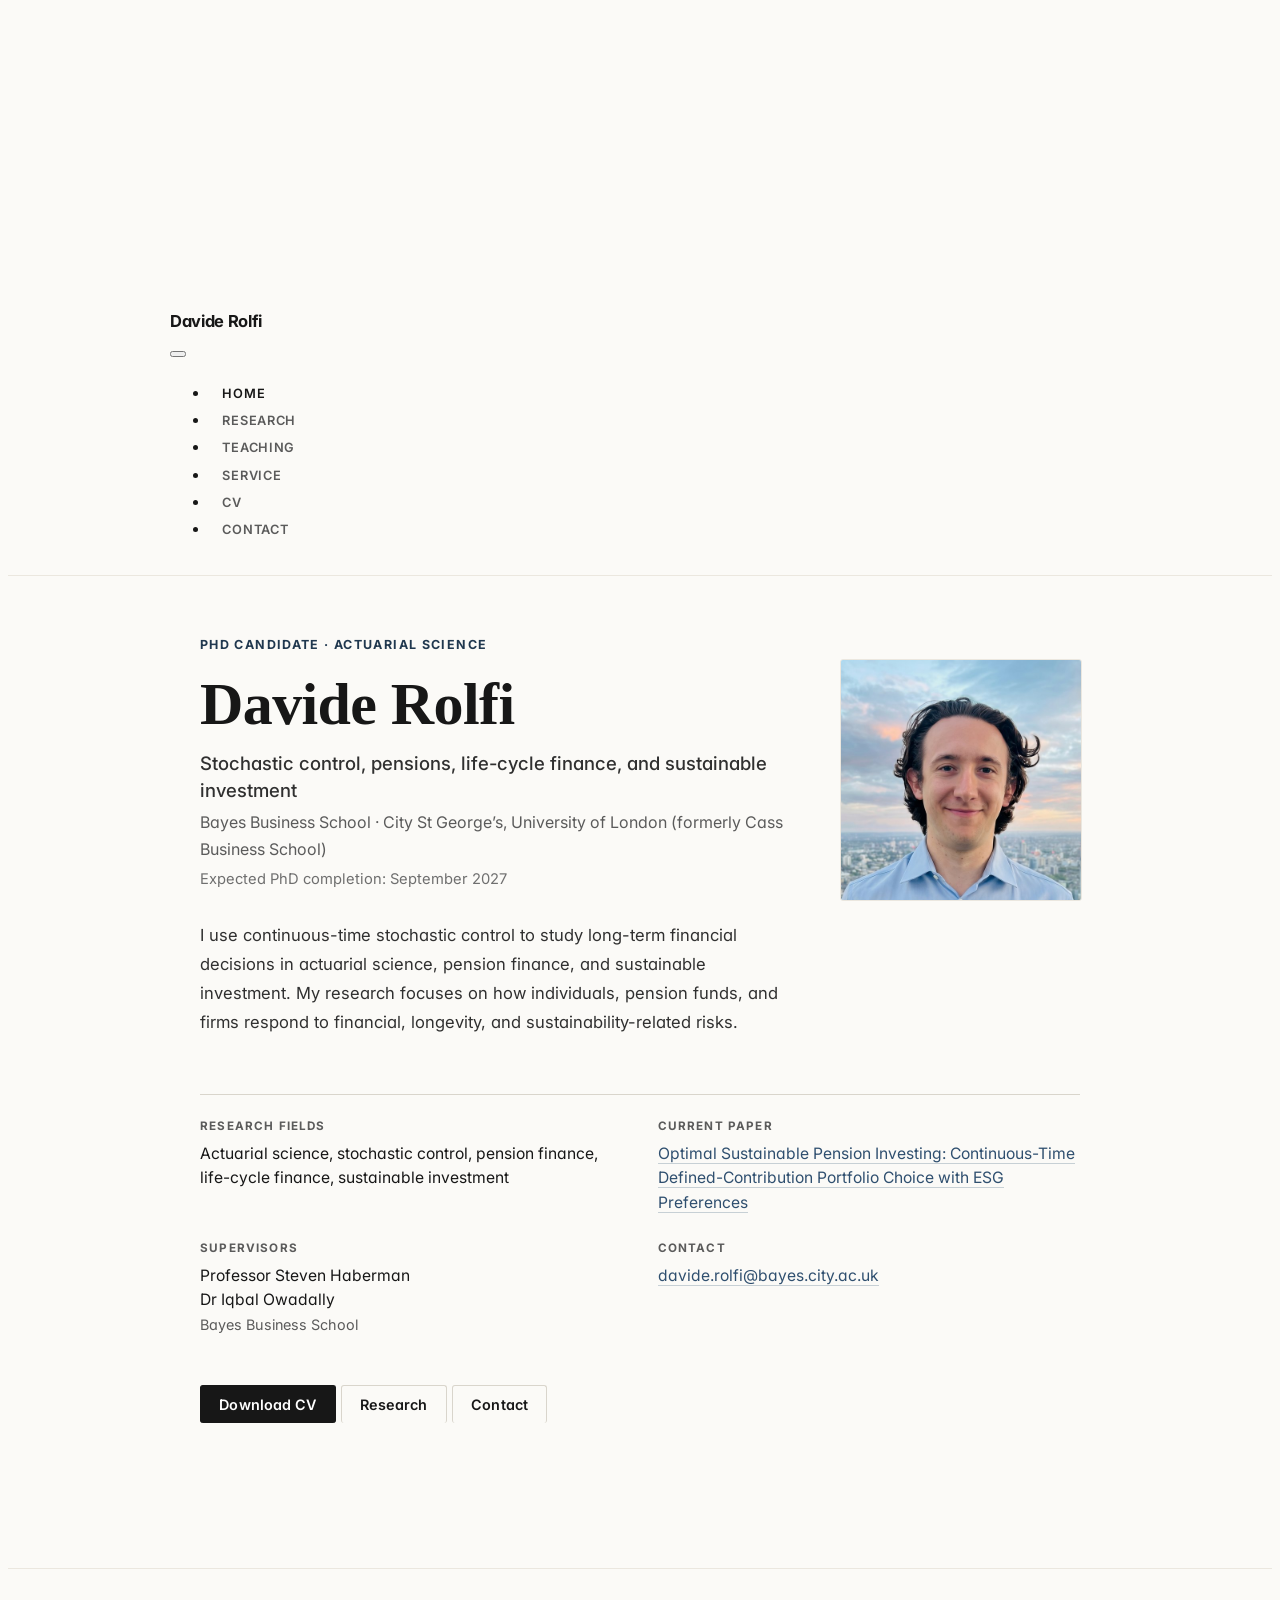
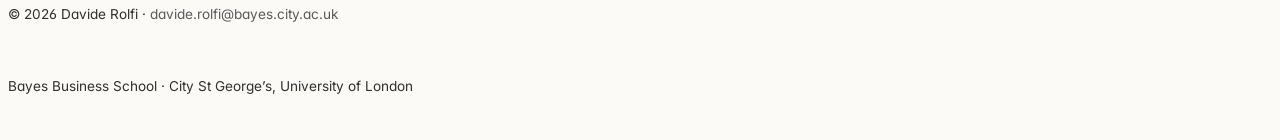
==== commit 9203c087: "Built site for gh-pages" ====
--- a/index.html
+++ b/index.html
@@ -59,12 +59,16 @@
 
 <link rel="stylesheet" href="styles.css">
 <meta property="og:title" content="Davide Rolfi — PhD Candidate in Actuarial Science">
-<meta property="og:image" content="images/og-image.png">
+<meta property="og:image" content="https://daviderolfi.com/images/og-image.png">
 <meta property="og:site_name" content="Davide Rolfi">
 <meta property="og:locale" content="en_GB">
+<meta property="og:image:height" content="630">
+<meta property="og:image:width" content="1200">
 <meta name="twitter:title" content="Davide Rolfi — PhD Candidate in Actuarial Science">
-<meta name="twitter:image" content="images/og-image.png">
+<meta name="twitter:image" content="https://daviderolfi.com/images/og-image.png">
 <meta name="twitter:card" content="summary_large_image">
+<meta name="twitter:image-height" content="630">
+<meta name="twitter:image-width" content="1200">
 </head>
 
 <body class="nav-fixed fullcontent quarto-light">
@@ -137,7 +141,10 @@
 Stochastic control, pensions, life-cycle finance, and sustainable investment
 </p>
 <p class="affiliation">
-Bayes Business School · City St George’s, University of London
+Bayes Business School · City St George’s, University of London (formerly Cass Business School)
+</p>
+<p class="completion">
+Expected PhD completion: September 2027
 </p>
 <p class="intro">
 I use continuous-time stochastic control to study long-term financial decisions in actuarial science, pension finance, and sustainable investment. My research focuses on how individuals, pension funds, and firms respond to financial, longevity, and sustainability-related risks.
@@ -146,7 +153,7 @@
 </div>
 <div class="home-hero-portrait">
 <div class="portrait-frame">
-<p><span class="portrait-initials" aria-hidden="true">DR</span> <img src="images/portrait.jpg" alt="Davide Rolfi"></p>
+<span class="portrait-initials" aria-hidden="true">DR</span><img src="images/portrait.jpg" alt="Davide Rolfi">
 </div>
 </div>
 </div>
@@ -258,7 +265,7 @@
     }
       var localhostRegex = new RegExp(/^(?:http|https):\/\/localhost\:?[0-9]*\//);
       var mailtoRegex = new RegExp(/^mailto:/);
-        var filterRegex = new RegExp('/' + window.location.host + '/');
+        var filterRegex = new RegExp("https:\/\/daviderolfi\.com");
       var isInternal = (href) => {
           return filterRegex.test(href) || localhostRegex.test(href) || mailtoRegex.test(href);
       }
--- a/styles.css
+++ b/styles.css
@@ -11,15 +11,17 @@
   --surface-soft: #f5f3ee;
   --ink: #171717;
   --ink-soft: #303030;
-  --muted: #666666;
-  --muted-soft: #8a8a8a;
+  --muted: #5b5b5b;
+  --muted-soft: #6f6f6f;
   --rule: #d9d5cc;
   --rule-soft: #ebe7df;
   --accent: #2f4f6f;
   --accent-dark: #20384f;
   --accent-soft: #e9eff5;
-  --shadow-subtle: 0 18px 50px rgba(20, 20, 20, 0.045);
+  --radius: 3px;
   --sans: "Inter", -apple-system, BlinkMacSystemFont, "Segoe UI", Roboto, Helvetica, Arial, sans-serif;
+  /* System serif only — deliberately no third-party font request for the display face */
+  --serif: ui-serif, Georgia, Cambria, "Times New Roman", Times, serif;
 }
 
 /* ---------- Base ---------- */
@@ -125,13 +127,14 @@
 h2,
 h3 {
   color: var(--ink);
-  letter-spacing: -0.02em;
 }
 
 h1.title,
-main.content > h1:first-child {
+main.content > section.level1 > h1 {
+  font-family: var(--serif);
   font-size: 2.45rem;
-  line-height: 1.08;
+  line-height: 1.12;
+  letter-spacing: -0.01em;
   margin-top: 0;
   margin-bottom: 1.4rem;
   font-weight: 700;
@@ -150,11 +153,13 @@
 }
 
 h3 {
-  font-size: 1.22rem;
-  line-height: 1.35;
+  font-family: var(--serif);
+  font-size: 1.24rem;
+  line-height: 1.4;
+  letter-spacing: -0.005em;
   margin-top: 0;
   margin-bottom: 0.45rem;
-  font-weight: 700;
+  font-weight: 600;
 }
 
 /* ---------- Homepage ---------- */
@@ -184,14 +189,14 @@
 .portrait-frame {
   width: 240px;
   height: 240px;
-  border-radius: 4px;
+  border-radius: var(--radius);
   overflow: hidden;
   background: var(--accent-soft);
+  border: 1px solid var(--rule-soft);
   position: relative;
   display: flex;
   align-items: center;
   justify-content: center;
-  box-shadow: var(--shadow-subtle);
 }
 
 .portrait-frame img {
@@ -218,35 +223,22 @@
 }
 
 .home-kicker {
-  display: inline-flex;
-  align-items: center;
-  gap: 0.55rem;
-  margin: 0 0 1.2rem 0;
-  padding: 0.42rem 0.78rem;
-  border: 1px solid rgba(47, 79, 111, 0.18);
-  border-radius: 999px;
-  background: var(--accent-soft);
-  color: var(--accent);
-  font-size: 0.74rem;
-  font-weight: 700;
-  letter-spacing: 0.1em;
+  display: block;
+  margin: 0 0 1.1rem 0;
+  color: var(--accent-dark);
+  font-size: 0.78rem;
+  font-weight: 700;
+  letter-spacing: 0.11em;
   text-transform: uppercase;
 }
 
-.home-kicker::before {
-  content: "";
-  width: 0.43rem;
-  height: 0.43rem;
-  border-radius: 999px;
-  background: var(--accent);
-}
-
 .home-hero h1 {
+  font-family: var(--serif);
   font-size: clamp(2.65rem, 5.4vw, 3.75rem);
-  line-height: 1;
-  letter-spacing: -0.04em;
+  line-height: 1.05;
+  letter-spacing: -0.01em;
   margin: 0 0 0.85rem 0;
-  font-weight: 800;
+  font-weight: 700;
 }
 
 .subtitle {
@@ -259,9 +251,15 @@
 }
 
 .affiliation {
+  margin: 0 0 0.3rem 0;
+  color: var(--muted);
+  font-size: 1rem;
+}
+
+.completion {
   margin: 0 0 1.85rem 0;
-  color: var(--muted);
-  font-size: 1rem;
+  color: var(--muted-soft);
+  font-size: 0.92rem;
 }
 
 .intro {
@@ -275,17 +273,10 @@
 .facts-grid {
   display: grid;
   grid-template-columns: repeat(2, minmax(0, 1fr));
-  gap: 0;
-  margin: 2rem 0 1.7rem 0;
+  gap: 1.5rem 2.2rem;
+  margin: 2.2rem 0 2rem 0;
+  padding-top: 1.4rem;
   border-top: 1px solid var(--rule);
-  border-left: 1px solid var(--rule);
-  background: rgba(255, 255, 255, 0.5);
-}
-
-.facts-grid > div {
-  padding: 1.15rem 1.2rem;
-  border-right: 1px solid var(--rule);
-  border-bottom: 1px solid var(--rule);
 }
 
 .label {
@@ -323,17 +314,16 @@
   align-items: center;
   justify-content: center;
   border-bottom: none !important;
-  border-radius: 999px;
-  padding: 0.7rem 1.1rem;
+  border-radius: var(--radius);
+  padding: 0.7rem 1.15rem;
   font-size: 0.9rem;
   font-weight: 600;
   line-height: 1;
   letter-spacing: 0.005em;
-  transition: transform 0.15s ease, background-color 0.15s ease, border-color 0.15s ease, color 0.15s ease;
+  transition: background-color 0.15s ease, border-color 0.15s ease, color 0.15s ease;
 }
 
 .btn:hover {
-  transform: translateY(-1px);
   text-decoration: none;
 }
 
@@ -444,7 +434,7 @@
 /* ---------- CV page ---------- */
 
 .cv-panel {
-  border-radius: 2px;
+  border-radius: var(--radius);
   display: flex;
   align-items: center;
   justify-content: space-between;
@@ -453,7 +443,6 @@
   padding: 1.4rem 1.5rem;
   background: var(--surface);
   border: 1px solid var(--rule-soft);
-  box-shadow: 0 14px 38px rgba(20, 20, 20, 0.035);
 }
 
 .cv-panel h3 {
@@ -506,6 +495,7 @@
 .cv-body strong {
   display: block;
   margin-bottom: 0.15rem;
+  font-family: var(--serif);
   font-weight: 600;
 }
 
@@ -527,7 +517,7 @@
 /* ---------- Contact page ---------- */
 
 .contact-panel {
-  border-radius: 2px;
+  border-radius: var(--radius);
   display: grid;
   grid-template-columns: minmax(0, 1.35fr) minmax(230px, 0.75fr);
   gap: 2rem;
@@ -535,7 +525,6 @@
   padding: 1.6rem 1.7rem;
   background: var(--surface);
   border: 1px solid var(--rule-soft);
-  box-shadow: 0 14px 38px rgba(20, 20, 20, 0.035);
 }
 
 .contact-block h3,
@@ -703,9 +692,8 @@
   }
 
   .home-kicker {
-    font-size: 0.68rem;
+    font-size: 0.7rem;
     letter-spacing: 0.09em;
-    padding: 0.36rem 0.7rem;
   }
 
   .facts-grid {
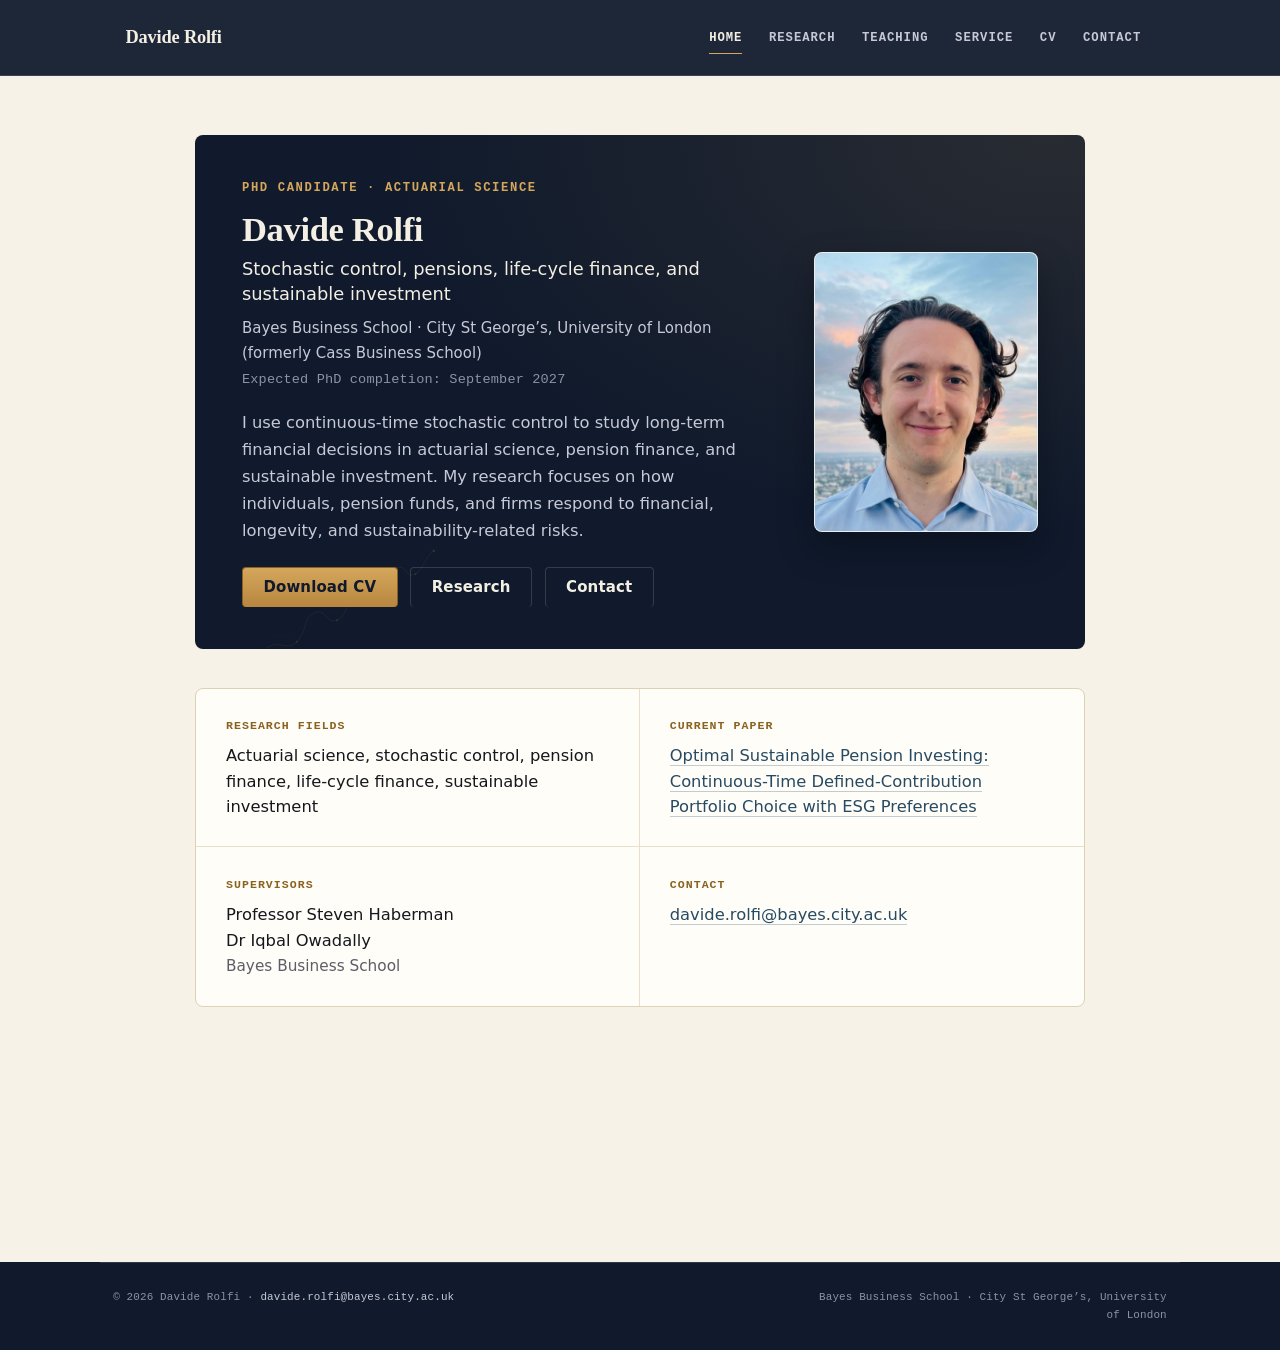
==== commit 246a480d: "Built site for gh-pages" ====
--- a/index.html
+++ b/index.html
@@ -38,7 +38,7 @@
 <link href="site_libs/quarto-html/quarto-syntax-highlighting-7f8f88aac4f3542376d5c11b86a4c14d.css" rel="stylesheet" id="quarto-text-highlighting-styles">
 <script src="site_libs/bootstrap/bootstrap.min.js"></script>
 <link href="site_libs/bootstrap/bootstrap-icons.css" rel="stylesheet">
-<link href="site_libs/bootstrap/bootstrap-158031087360bce0ff56dc785ce39e06.min.css" rel="stylesheet" append-hash="true" id="quarto-bootstrap" data-mode="light">
+<link href="site_libs/bootstrap/bootstrap-45431c2918bd31147ddb3fa7038bb99f.min.css" rel="stylesheet" append-hash="true" id="quarto-bootstrap" data-mode="light">
 <script id="quarto-search-options" type="application/json">{
   "language": {
     "search-no-results-text": "No results",
@@ -130,6 +130,9 @@
 
 
 <div class="home-hero">
+<div class="hero-motif" aria-hidden="true">
+
+</div>
 <div class="home-hero-grid">
 <div class="home-hero-text">
 <p class="home-kicker">
@@ -149,11 +152,15 @@
 <p class="intro">
 I use continuous-time stochastic control to study long-term financial decisions in actuarial science, pension finance, and sustainable investment. My research focuses on how individuals, pension funds, and firms respond to financial, longevity, and sustainability-related risks.
 </p>
+<div class="button-row">
+<p><a class="btn btn-primary" href="files/CV_Davide.pdf">Download CV</a> <a class="btn btn-secondary" href="research.html">Research</a> <a class="btn btn-secondary" href="contact.html">Contact</a></p>
+</div>
 </section>
 </div>
 <div class="home-hero-portrait">
 <div class="portrait-frame">
 <span class="portrait-initials" aria-hidden="true">DR</span><img src="images/portrait.jpg" alt="Davide Rolfi">
+</div>
 </div>
 </div>
 </div>
@@ -189,10 +196,6 @@
 <p class="value">
 <a href="mailto:davide.rolfi@bayes.city.ac.uk">davide.rolfi@bayes.city.ac.uk</a>
 </p>
-</div>
-</div>
-<div class="button-row">
-<p><a class="btn btn-primary" href="files/CV_Davide.pdf">Download CV</a> <a class="btn btn-secondary" href="research.html">Research</a> <a class="btn btn-secondary" href="contact.html">Contact</a></p>
 </div>
 </div>
 
--- a/styles.css
+++ b/styles.css
@@ -1,27 +1,65 @@
 /* ============================================================
    Davide Rolfi — academic website
-   Minimal, typographic, professional.
+   "Continuous Time" — an editorial identity built around the
+   language of Davide's own field: continuous-time stochastic
+   processes. Deep ink bands (the archive / the ledger) alternate
+   with warm parchment (the working page). A single hand-drawn
+   stochastic-path motif and a repeating "time-axis" rule recur
+   across the site as the visual signature. System fonts only —
+   no remote font requests, no third-party services.
    ============================================================ */
 
-@import url('https://fonts.googleapis.com/css2?family=Inter:wght@400;500;600;700;800&display=swap');
-
 :root {
-  --bg: #fbfaf7;
-  --surface: #ffffff;
-  --surface-soft: #f5f3ee;
-  --ink: #171717;
-  --ink-soft: #303030;
-  --muted: #5b5b5b;
-  --muted-soft: #6f6f6f;
-  --rule: #d9d5cc;
-  --rule-soft: #ebe7df;
-  --accent: #2f4f6f;
-  --accent-dark: #20384f;
-  --accent-soft: #e9eff5;
-  --radius: 3px;
-  --sans: "Inter", -apple-system, BlinkMacSystemFont, "Segoe UI", Roboto, Helvetica, Arial, sans-serif;
-  /* System serif only — deliberately no third-party font request for the display face */
+  /* ---- surfaces ---- */
+  --paper: #f7f2e7;
+  --paper-soft: #efe7d3;
+  --surface: #fffdf8;
+  --surface-soft: #f4eee0;
+  --ink-deep: #101a2c;
+  --ink-deep-soft: #1b2942;
+  --ink-deep-line: rgba(247, 242, 231, 0.14);
+
+  /* ---- text ---- */
+  --ink: #15171d;
+  --ink-soft: #33353d;
+  --muted: #5c5e67;
+  --muted-soft: #75767e;
+  --on-dark: #f4efe3;
+  --on-dark-soft: #c7c9d6;
+  --on-dark-muted: #8d92a8;
+
+  /* ---- rules ---- */
+  --rule: #ddd2b4;
+  --rule-soft: #e9e0c9;
+  --rule-on-dark: rgba(244, 239, 227, 0.16);
+
+  /* ---- accents ---- */
+  --accent: #274a63;
+  --accent-dark: #182f42;
+  --accent-soft: #e7eef3;
+  --gold: #b8863f;
+  --gold-deep: #8a611f;
+  --gold-bright: #d4a75c;
+  --gold-soft: #f2e6cb;
+
+  /* ---- status semantics (research) ---- */
+  --rr-bg: #e3ece7;
+  --rr-text: #1f4a3c;
+  --submitted-bg: #f3e6cc;
+  --submitted-text: #7a4e12;
+  --working-bg: #e9e6f0;
+  --working-text: #443a6b;
+
+  --radius-sm: 4px;
+  --radius: 8px;
+  --radius-lg: 16px;
+
+  --content-width: 1080px;
+  --home-breakout: 140px;
+
+  --sans: -apple-system, BlinkMacSystemFont, "Segoe UI", system-ui, Roboto, Helvetica, Arial, sans-serif;
   --serif: ui-serif, Georgia, Cambria, "Times New Roman", Times, serif;
+  --mono: ui-monospace, "SF Mono", "SFMono-Regular", Menlo, Consolas, "Liberation Mono", monospace;
 }
 
 /* ---------- Base ---------- */
@@ -31,22 +69,25 @@
 }
 
 body {
-  background: var(--bg);
+  background: var(--paper);
   color: var(--ink);
   font-family: var(--sans);
   font-size: 16.5px;
   line-height: 1.65;
-  font-feature-settings: "kern", "liga", "ss01", "cv11";
+  font-feature-settings: "kern", "liga";
   -webkit-font-smoothing: antialiased;
   -moz-osx-font-smoothing: grayscale;
   text-rendering: optimizeLegibility;
+  overflow-x: hidden;
 }
 
 main.content {
-  max-width: 880px;
+  max-width: var(--content-width);
   margin-left: auto;
   margin-right: auto;
-  padding-top: 2.2rem;
+  padding-top: 0;
+  padding-left: 1.5rem;
+  padding-right: 1.5rem;
   padding-bottom: 5.5rem;
 }
 
@@ -57,7 +98,7 @@
 a {
   color: var(--accent);
   text-decoration: none;
-  border-bottom: 1px solid rgba(47, 79, 111, 0.25);
+  border-bottom: 1px solid rgba(39, 74, 99, 0.28);
   transition: color 0.15s ease, border-color 0.15s ease;
 }
 
@@ -66,15 +107,29 @@
   border-bottom-color: var(--accent-dark);
 }
 
+::selection {
+  background: var(--gold-soft);
+  color: var(--ink);
+}
+
 /* Visible keyboard focus — important for accessibility */
 a:focus-visible,
 button:focus-visible,
-.btn:focus-visible {
-  outline: 2px solid var(--accent);
+.btn:focus-visible,
+.nav-link:focus-visible {
+  outline: 2px solid var(--ink);
   outline-offset: 3px;
   border-radius: 2px;
 }
 
+/* On dark surfaces the ink outline disappears — swap to a light gold that reads clearly */
+.home-hero :focus-visible,
+.page-header :focus-visible,
+.navbar :focus-visible,
+.footer :focus-visible {
+  outline-color: var(--gold-bright);
+}
+
 strong {
   color: var(--ink);
   font-weight: 600;
@@ -83,42 +138,75 @@
 /* ---------- Navbar ---------- */
 
 .navbar {
-  background: rgba(251, 250, 247, 0.96) !important;
-  border-bottom: 1px solid var(--rule-soft);
+  background: rgba(16, 26, 44, 0.94) !important;
+  border-bottom: 1px solid var(--ink-deep-line);
   box-shadow: none !important;
-  backdrop-filter: blur(10px);
+  backdrop-filter: blur(12px);
+  -webkit-backdrop-filter: blur(12px);
   padding-top: 1rem;
   padding-bottom: 1rem;
 }
 
 .navbar .container-fluid {
-  max-width: 940px;
+  max-width: var(--content-width);
   margin: 0 auto;
+  padding-left: 1.5rem;
+  padding-right: 1.5rem;
 }
 
 .navbar-title,
 .navbar-brand {
-  color: var(--ink) !important;
+  color: var(--on-dark) !important;
+  font-family: var(--serif);
   font-weight: 700 !important;
-  letter-spacing: -0.02em;
+  font-size: 1.08rem;
+  letter-spacing: -0.01em;
   border-bottom: none !important;
 }
 
 .navbar-nav .nav-link {
-  color: var(--muted) !important;
+  color: var(--on-dark-soft) !important;
   border-bottom: none !important;
-  font-size: 0.8rem;
-  font-weight: 600;
-  letter-spacing: 0.055em;
+  font-family: var(--mono);
+  font-size: 0.72rem;
+  font-weight: 600;
+  letter-spacing: 0.08em;
   text-transform: uppercase;
   padding-left: 0.78rem !important;
   padding-right: 0.78rem !important;
+  position: relative;
   transition: color 0.15s ease;
+}
+
+.navbar-nav .nav-link::after {
+  content: "";
+  position: absolute;
+  left: 0.78rem;
+  right: 0.78rem;
+  bottom: 0.15rem;
+  height: 1px;
+  background: var(--gold-bright);
+  transform: scaleX(0);
+  transform-origin: left;
+  transition: transform 0.2s ease;
 }
 
 .navbar-nav .nav-link:hover,
 .navbar-nav .nav-link.active {
-  color: var(--ink) !important;
+  color: var(--on-dark) !important;
+}
+
+.navbar-nav .nav-link:hover::after,
+.navbar-nav .nav-link.active::after {
+  transform: scaleX(1);
+}
+
+.navbar-toggler {
+  border-color: var(--rule-on-dark) !important;
+}
+
+.navbar-toggler-icon {
+  filter: invert(1) grayscale(1) brightness(1.6);
 }
 
 /* ---------- Typography ---------- */
@@ -130,31 +218,54 @@
 }
 
 h1.title,
-main.content > section.level1 > h1 {
+.page-header h1 {
   font-family: var(--serif);
-  font-size: 2.45rem;
-  line-height: 1.12;
+  font-size: 2.15rem;
+  line-height: 1.1;
   letter-spacing: -0.01em;
   margin-top: 0;
-  margin-bottom: 1.4rem;
+  margin-bottom: 0;
   font-weight: 700;
+  color: var(--on-dark);
+}
+
+/* Section counters — a quiet nod to discrete sampling of a continuous process */
+main.content {
+  counter-reset: section;
 }
 
 h2 {
+  counter-increment: section;
+  display: flex;
+  align-items: baseline;
+  gap: 0.85rem;
   font-size: 0.86rem;
   font-weight: 700;
   text-transform: uppercase;
   letter-spacing: 0.12em;
   color: var(--muted);
-  margin-top: 3.3rem;
-  margin-bottom: 1.35rem;
-  padding-bottom: 0.7rem;
-  border-bottom: 1px solid var(--rule);
+  margin-top: 3.6rem;
+  margin-bottom: 1.5rem;
+  padding-bottom: 0.75rem;
+  background-image: repeating-linear-gradient(to right, var(--rule) 0, var(--rule) 1px, transparent 1px, transparent 11px);
+  background-position: bottom;
+  background-repeat: repeat-x;
+  background-size: 100% 1px;
+}
+
+h2::before {
+  content: counter(section, decimal-leading-zero);
+  font-family: var(--mono);
+  font-weight: 700;
+  font-size: 0.78rem;
+  letter-spacing: 0;
+  color: var(--gold-deep);
+  flex-shrink: 0;
 }
 
 h3 {
   font-family: var(--serif);
-  font-size: 1.24rem;
+  font-size: 1.28rem;
   line-height: 1.4;
   letter-spacing: -0.005em;
   margin-top: 0;
@@ -162,20 +273,65 @@
   font-weight: 600;
 }
 
-/* ---------- Homepage ---------- */
+/* ---------- Page header (Research, Teaching, Service, CV, FAM, Contact) ---------- */
+
+.page-header {
+  background: var(--ink-deep);
+  border-radius: var(--radius-sm);
+  margin: 1.75rem 0 2.25rem 0;
+  padding: 1.5rem 2rem 1.4rem 2.15rem;
+  position: relative;
+  overflow: hidden;
+}
+
+.page-header::before {
+  content: "";
+  position: absolute;
+  top: 0;
+  left: 0;
+  bottom: 0;
+  width: 3px;
+  background: var(--gold);
+}
+
+.page-kicker {
+  display: inline-block;
+  margin: 0 0 0.5rem 0;
+  color: var(--gold-bright);
+  font-family: var(--mono);
+  font-size: 0.7rem;
+  font-weight: 600;
+  letter-spacing: 0.14em;
+  text-transform: uppercase;
+}
+
+.page-intro {
+  max-width: 780px;
+  margin: 0 0 2.5rem 0;
+  color: var(--ink-soft);
+  font-size: 1.05rem;
+  line-height: 1.75;
+}
+
+/* ---------- Homepage hero ---------- */
 
 .home-hero {
-  max-width: 940px;
-  margin: 0 auto;
-  padding: 1.5rem 0 2.5rem 0;
+  background: var(--ink-deep);
+  background-image: radial-gradient(ellipse at 96% 0%, rgba(212, 167, 92, 0.12), transparent 55%);
+  border-radius: var(--radius);
+  margin: 1.75rem 0 0 0;
+  padding: 2.5rem 2.75rem;
+  position: relative;
+  overflow: hidden;
 }
 
 .home-hero-grid {
   display: grid;
-  grid-template-columns: minmax(0, 1fr) 240px;
-  gap: 3rem;
-  align-items: start;
-  margin-bottom: 0.5rem;
+  grid-template-columns: minmax(0, 1fr) 224px;
+  gap: 2.75rem;
+  align-items: center;
+  position: relative;
+  z-index: 2;
 }
 
 .home-hero-text {
@@ -183,17 +339,36 @@
 }
 
 .home-hero-portrait {
-  padding-top: 1.5rem;
+  position: relative;
+  display: flex;
+  justify-content: flex-end;
+}
+
+.hero-motif {
+  position: absolute;
+  bottom: -1rem;
+  left: 4%;
+  width: 240px;
+  height: 140px;
+  background-image: url("images/motif-path.svg");
+  background-repeat: no-repeat;
+  background-size: contain;
+  background-position: center;
+  opacity: 0.26;
+  pointer-events: none;
+  z-index: 1;
 }
 
 .portrait-frame {
-  width: 240px;
-  height: 240px;
+  width: 224px;
+  height: 280px;
   border-radius: var(--radius);
   overflow: hidden;
   background: var(--accent-soft);
-  border: 1px solid var(--rule-soft);
+  border: 1px solid rgba(244, 239, 227, 0.16);
+  box-shadow: 0 16px 34px rgba(4, 8, 16, 0.38);
   position: relative;
+  z-index: 2;
   display: flex;
   align-items: center;
   justify-content: center;
@@ -215,7 +390,8 @@
   display: flex;
   align-items: center;
   justify-content: center;
-  font-size: 4.5rem;
+  font-family: var(--serif);
+  font-size: 3.8rem;
   font-weight: 700;
   letter-spacing: -0.04em;
   color: var(--accent);
@@ -224,87 +400,129 @@
 
 .home-kicker {
   display: block;
-  margin: 0 0 1.1rem 0;
-  color: var(--accent-dark);
-  font-size: 0.78rem;
-  font-weight: 700;
-  letter-spacing: 0.11em;
+  margin: 0 0 0.7rem 0;
+  color: var(--gold-bright);
+  font-family: var(--mono);
+  font-size: 0.72rem;
+  font-weight: 600;
+  letter-spacing: 0.13em;
   text-transform: uppercase;
 }
 
 .home-hero h1 {
   font-family: var(--serif);
-  font-size: clamp(2.65rem, 5.4vw, 3.75rem);
-  line-height: 1.05;
+  font-size: clamp(1.95rem, 2.7vw, 2.4rem);
+  line-height: 1.1;
   letter-spacing: -0.01em;
-  margin: 0 0 0.85rem 0;
+  margin: 0 0 0.55rem 0;
   font-weight: 700;
+  color: var(--on-dark);
 }
 
 .subtitle {
-  max-width: 780px;
-  margin: 0 0 0.35rem 0;
-  color: var(--ink-soft);
-  font-size: 1.16rem;
-  line-height: 1.45;
+  max-width: 640px;
+  margin: 0 0 0.55rem 0;
+  color: var(--on-dark);
+  font-size: 1.05rem;
+  line-height: 1.4;
   font-weight: 500;
 }
 
 .affiliation {
-  margin: 0 0 0.3rem 0;
-  color: var(--muted);
-  font-size: 1rem;
+  margin: 0 0 0.2rem 0;
+  color: var(--on-dark-soft);
+  font-size: 0.88rem;
 }
 
 .completion {
-  margin: 0 0 1.85rem 0;
-  color: var(--muted-soft);
-  font-size: 0.92rem;
+  margin: 0 0 1.1rem 0;
+  color: var(--on-dark-muted);
+  font-size: 0.8rem;
+  font-family: var(--mono);
+  letter-spacing: 0.01em;
 }
 
 .intro {
-  max-width: 780px;
-  margin: 0 0 1.35rem 0;
-  color: var(--ink-soft);
-  font-size: 1.04rem;
-  line-height: 1.75;
-}
+  max-width: 640px;
+  margin: 0 0 0.2rem 0;
+  color: var(--on-dark-soft);
+  font-size: 0.96rem;
+  line-height: 1.65;
+}
+
+.button-row {
+  margin-top: 1.3rem;
+  position: relative;
+  z-index: 2;
+}
+
+.button-row p {
+  display: flex;
+  flex-wrap: wrap;
+  gap: 0.75rem;
+  margin: 0;
+}
+
+/* ---------- Facts strip ---------- */
 
 .facts-grid {
   display: grid;
   grid-template-columns: repeat(2, minmax(0, 1fr));
-  gap: 1.5rem 2.2rem;
-  margin: 2.2rem 0 2rem 0;
-  padding-top: 1.4rem;
-  border-top: 1px solid var(--rule);
+  gap: 0;
+  margin: 2.25rem 0 3rem 0;
+  border: 1px solid var(--rule);
+  border-radius: var(--radius);
+  background: var(--surface);
+  overflow: hidden;
+}
+
+.facts-grid > div {
+  padding: 1.6rem 1.75rem;
+  border-right: 1px solid var(--rule-soft);
+  border-bottom: 1px solid var(--rule-soft);
+}
+
+.facts-grid > div:nth-child(even) {
+  border-right: none;
+}
+
+.facts-grid > div:nth-last-child(-n+2) {
+  border-bottom: none;
+}
+
+/* On generous desktop/laptop widths, let the hero and info grid use a
+   touch more of the canvas — main.content stays untouched, only these
+   two homepage elements borrow the shared --home-breakout amount. */
+@media (min-width: 1180px) {
+  .home-hero,
+  .facts-grid {
+    width: calc(100% + var(--home-breakout));
+    margin-left: calc(var(--home-breakout) / -2);
+    margin-right: calc(var(--home-breakout) / -2);
+  }
 }
 
 .label {
-  margin: 0 0 0.35rem 0;
-  color: var(--muted);
-  font-size: 0.73rem;
-  font-weight: 700;
-  letter-spacing: 0.1em;
+  margin: 0 0 0.5rem 0;
+  color: var(--gold-deep);
+  font-family: var(--mono);
+  font-size: 0.68rem;
+  font-weight: 600;
+  letter-spacing: 0.09em;
   text-transform: uppercase;
 }
 
 .value {
   margin: 0;
   color: var(--ink);
-  font-size: 0.98rem;
+  font-size: 0.96rem;
   line-height: 1.55;
+  overflow-wrap: anywhere;
 }
 
 .small-muted {
   color: var(--muted);
   font-size: 0.9rem;
-}
-
-.button-row {
-  display: flex;
-  flex-wrap: wrap;
-  gap: 0.75rem;
-  margin-top: 1.8rem;
 }
 
 /* ---------- Buttons ---------- */
@@ -314,13 +532,13 @@
   align-items: center;
   justify-content: center;
   border-bottom: none !important;
-  border-radius: var(--radius);
-  padding: 0.7rem 1.15rem;
-  font-size: 0.9rem;
+  border-radius: var(--radius-sm);
+  padding: 0.72rem 1.2rem;
+  font-size: 0.88rem;
   font-weight: 600;
   line-height: 1;
-  letter-spacing: 0.005em;
-  transition: background-color 0.15s ease, border-color 0.15s ease, color 0.15s ease;
+  letter-spacing: 0.01em;
+  transition: background-color 0.15s ease, border-color 0.15s ease, color 0.15s ease, transform 0.15s ease;
 }
 
 .btn:hover {
@@ -328,15 +546,16 @@
 }
 
 .btn-primary {
-  background: var(--ink);
-  color: #ffffff !important;
-  border: 1px solid var(--ink);
+  background: linear-gradient(180deg, var(--gold-bright), var(--gold));
+  color: var(--ink-deep) !important;
+  border: 1px solid var(--gold-deep);
 }
 
 .btn-primary:hover {
-  background: var(--accent);
-  border-color: var(--accent);
-  color: #ffffff !important;
+  background: var(--gold-bright);
+  border-color: var(--gold-deep);
+  color: var(--ink-deep) !important;
+  transform: translateY(-1px);
 }
 
 .btn-secondary {
@@ -351,31 +570,40 @@
   color: var(--accent-dark) !important;
 }
 
+.home-hero .btn-secondary,
+.page-header .btn-secondary {
+  color: var(--on-dark) !important;
+  border: 1px solid var(--rule-on-dark);
+}
+
+.home-hero .btn-secondary:hover,
+.page-header .btn-secondary:hover {
+  border-color: var(--gold-bright);
+  background: rgba(212, 167, 92, 0.12);
+  color: var(--on-dark) !important;
+}
+
 /* ---------- Common content ---------- */
-
-.page-intro {
-  max-width: 820px;
-  margin-bottom: 2.5rem;
-  color: var(--ink-soft);
-  font-size: 1.04rem;
-  line-height: 1.75;
-}
 
 .paper-card {
   position: relative;
-  margin: 1.2rem 0 1.55rem 0;
-  padding: 1.3rem 0 1.3rem 1.25rem;
+  margin: 1.3rem 0 1.7rem 0;
+  padding: 1.4rem 1.5rem 1.4rem 1.5rem;
+  background: var(--surface);
+  border: 1px solid var(--rule-soft);
   border-left: 3px solid var(--rule);
-  transition: border-color 0.2s ease;
+  border-radius: 0 var(--radius) var(--radius) 0;
+  transition: border-color 0.2s ease, box-shadow 0.2s ease, transform 0.2s ease;
 }
 
 .paper-card:hover {
   border-left-color: var(--muted-soft);
+  box-shadow: 0 12px 28px rgba(16, 26, 44, 0.06);
+  transform: translateY(-1px);
 }
 
 .paper-card.featured-paper {
   border-left-color: var(--accent);
-  padding-left: 1.45rem;
 }
 
 .paper-card.featured-paper:hover {
@@ -383,7 +611,8 @@
 }
 
 .paper-card h3 {
-  margin-bottom: 0.45rem;
+  margin-bottom: 0.5rem;
+  padding-right: 0.5rem;
 }
 
 .paper-card p {
@@ -393,12 +622,53 @@
 
 .paper-label {
   display: inline-block;
-  margin-bottom: 0.65rem;
-  color: var(--accent);
-  font-size: 0.73rem;
+  margin-bottom: 0;
+  padding: 0.3rem 0.65rem;
+  border-radius: 999px;
+  background: var(--surface-soft);
+  color: var(--gold-deep);
+  font-family: var(--mono);
+  font-size: 0.66rem;
   font-weight: 700;
-  letter-spacing: 0.1em;
+  letter-spacing: 0.07em;
   text-transform: uppercase;
+}
+
+.status-tag {
+  display: inline-block;
+  max-width: 100%;
+  margin-bottom: 0;
+  padding: 0.35rem 0.7rem;
+  border-radius: var(--radius-sm);
+  font-family: var(--mono);
+  font-size: 0.66rem;
+  font-weight: 700;
+  line-height: 1.5;
+  letter-spacing: 0.05em;
+  text-transform: uppercase;
+  background: var(--surface-soft);
+  color: var(--muted);
+}
+
+.status-rr .status-tag {
+  background: var(--rr-bg);
+  color: var(--rr-text);
+}
+
+.status-submitted .status-tag {
+  background: var(--submitted-bg);
+  color: var(--submitted-text);
+}
+
+.status-working .status-tag {
+  background: var(--working-bg);
+  color: var(--working-text);
+}
+
+.status-meta {
+  margin: -0.55rem 0 0.7rem 0;
+  color: var(--muted);
+  font-size: 0.9rem;
 }
 
 .paper-meta {
@@ -409,7 +679,7 @@
 }
 
 .paper-coauthors {
-  margin: 0 0 0.8rem 0;
+  margin: 0 0 0.85rem 0;
   color: var(--muted);
   font-size: 0.93rem;
 }
@@ -418,7 +688,7 @@
   display: flex;
   gap: 0.65rem;
   flex-wrap: wrap;
-  margin-top: 1.15rem;
+  margin-top: 1.2rem;
 }
 
 .research-interests {
@@ -439,8 +709,8 @@
   align-items: center;
   justify-content: space-between;
   gap: 2rem;
-  margin: 1.8rem 0 2.2rem 0;
-  padding: 1.4rem 1.5rem;
+  margin: 1.8rem 0 2.5rem 0;
+  padding: 1.5rem 1.7rem;
   background: var(--surface);
   border: 1px solid var(--rule-soft);
 }
@@ -467,9 +737,9 @@
 
 .cv-entry {
   display: grid;
-  grid-template-columns: 130px minmax(0, 1fr);
+  grid-template-columns: 140px minmax(0, 1fr);
   gap: 1.4rem;
-  padding: 0.9rem 0;
+  padding: 0.95rem 0;
   border-bottom: 1px solid var(--rule-soft);
 }
 
@@ -479,11 +749,12 @@
 
 .cv-date {
   margin: 0;
-  color: var(--muted);
-  font-size: 0.86rem;
-  font-weight: 500;
+  color: var(--gold-deep);
+  font-family: var(--mono);
+  font-size: 0.78rem;
+  font-weight: 600;
   line-height: 1.4;
-  padding-top: 0.15rem;
+  padding-top: 0.2rem;
 }
 
 .cv-body {
@@ -522,19 +793,20 @@
   grid-template-columns: minmax(0, 1.35fr) minmax(230px, 0.75fr);
   gap: 2rem;
   margin-top: 1.8rem;
-  padding: 1.6rem 1.7rem;
+  padding: 1.8rem 1.9rem;
   background: var(--surface);
   border: 1px solid var(--rule-soft);
 }
 
 .contact-block h3,
 .contact-links h3 {
-  margin-bottom: 0.55rem;
-  font-size: 0.78rem;
+  margin-bottom: 0.6rem;
+  font-family: var(--mono);
+  font-size: 0.72rem;
   font-weight: 700;
   text-transform: uppercase;
-  letter-spacing: 0.1em;
-  color: var(--muted);
+  letter-spacing: 0.09em;
+  color: var(--gold-deep);
 }
 
 .contact-block > p:first-of-type,
@@ -571,18 +843,22 @@
 .event-grid {
   display: grid;
   grid-template-columns: repeat(auto-fill, minmax(230px, 1fr));
-  gap: 1.35rem;
+  gap: 1.4rem;
   margin-top: 1.6rem;
 }
 
 .event-card {
   background: var(--surface);
   border: 1px solid var(--rule);
-  transition: border-color 0.18s ease;
+  border-radius: var(--radius);
+  overflow: hidden;
+  transition: border-color 0.18s ease, box-shadow 0.18s ease, transform 0.18s ease;
 }
 
 .event-card:hover {
-  border-color: var(--accent);
+  border-color: var(--gold);
+  box-shadow: 0 14px 30px rgba(16, 26, 44, 0.08);
+  transform: translateY(-2px);
 }
 
 .event-card a {
@@ -596,25 +872,26 @@
   object-fit: contain;
   object-position: center;
   display: block;
-  background: #111111;
+  background: var(--ink-deep);
 }
 
 .event-card-text {
-  padding: 0.95rem 1rem 1.05rem 1rem;
+  padding: 1rem 1.1rem 1.1rem 1.1rem;
 }
 
 .event-card-text h3 {
-  margin: 0 0 0.25rem 0;
+  margin: 0 0 0.3rem 0;
   font-size: 1.02rem;
   font-weight: 600;
 }
 
 .event-date {
-  margin: 0 0 0.35rem 0;
-  color: var(--accent);
-  font-size: 0.7rem;
+  margin: 0 0 0.4rem 0;
+  color: var(--gold-deep);
+  font-family: var(--mono);
+  font-size: 0.68rem;
   font-weight: 700;
-  letter-spacing: 0.1em;
+  letter-spacing: 0.09em;
   text-transform: uppercase;
 }
 
@@ -627,33 +904,70 @@
 
 /* ---------- Footer ---------- */
 
+.footer {
+  background: var(--ink-deep) !important;
+  margin-top: 2rem;
+}
+
 .nav-footer {
-  border-top: 1px solid var(--rule-soft);
-  color: var(--muted);
-  font-size: 0.85rem;
-  padding-top: 1.3rem;
-  padding-bottom: 1.3rem;
+  max-width: var(--content-width);
+  margin: 0 auto;
+  background: transparent !important;
+  border-top: 1px solid var(--ink-deep-line);
+  color: var(--on-dark-muted) !important;
+  font-family: var(--mono);
+  font-size: 0.78rem;
+  letter-spacing: 0.01em;
+  padding-top: 1.5rem;
+  padding-bottom: 1.5rem;
+}
+
+.nav-footer p {
+  color: var(--on-dark-muted);
+  margin: 0;
 }
 
 .nav-footer a {
-  color: var(--muted);
+  color: var(--on-dark-soft) !important;
   border-bottom: 1px solid transparent;
 }
 
 .nav-footer a:hover {
-  color: var(--ink);
-  border-bottom-color: var(--ink);
+  color: var(--on-dark) !important;
+  border-bottom-color: var(--gold-bright);
+}
+
+/* ---------- Reduced motion ---------- */
+
+@media (prefers-reduced-motion: reduce) {
+  html {
+    scroll-behavior: auto;
+  }
+
+  *,
+  *::before,
+  *::after {
+    animation-duration: 0.001ms !important;
+    animation-iteration-count: 1 !important;
+    transition-duration: 0.001ms !important;
+    scroll-behavior: auto !important;
+  }
+
+  .paper-card:hover,
+  .event-card:hover,
+  .btn-primary:hover {
+    transform: none;
+  }
 }
 
 /* ---------- Mobile ---------- */
 
-@media (max-width: 820px) {
+@media (max-width: 900px) {
   body {
     font-size: 16px;
   }
 
   main.content {
-    padding-top: 1.8rem;
     padding-left: 1.15rem;
     padding-right: 1.15rem;
   }
@@ -664,40 +978,61 @@
   }
 
   .home-hero {
-    padding-top: 1.5rem;
+    padding: 1.7rem 1.5rem 1.9rem 1.5rem;
+    margin-top: 1.2rem;
+    border-radius: var(--radius);
+  }
+
+  .page-header {
+    padding: 1.3rem 1.5rem 1.2rem 1.65rem;
+    margin: 1.2rem 0 1.6rem 0;
+    border-radius: var(--radius-sm);
   }
 
   .home-hero-grid {
     grid-template-columns: 1fr;
-    gap: 1.8rem;
+    gap: 1.2rem;
     align-items: start;
   }
 
   .home-hero-portrait {
     order: -1;
-    padding-top: 0;
+    display: flex;
+    justify-content: center;
+  }
+
+  .hero-motif {
+    display: none;
   }
 
   .portrait-frame {
-    width: 145px;
-    height: 145px;
+    width: 152px;
+    height: 190px;
+    margin: 0 auto;
   }
 
   .portrait-initials {
-    font-size: 3rem;
+    font-size: 2.4rem;
   }
 
   .home-hero h1 {
-    font-size: 2.6rem;
-  }
-
-  .home-kicker {
-    font-size: 0.7rem;
+    font-size: 2rem;
+  }
+
+  h1.title,
+  .page-header h1 {
+    font-size: 1.8rem;
+  }
+
+  .home-kicker,
+  .page-kicker {
+    font-size: 0.68rem;
     letter-spacing: 0.09em;
   }
 
-  .facts-grid {
-    grid-template-columns: 1fr;
+  h2 {
+    margin-top: 2.8rem;
+    font-size: 0.8rem;
   }
 
   .cv-panel,
@@ -706,15 +1041,15 @@
   }
 
   .cv-panel-action {
-    margin-top: 1.1rem;
+    margin-top: 1.2rem;
   }
 
   .cv-entry {
     grid-template-columns: 1fr;
-    gap: 0.25rem;
-  }
-
-  .button-row {
+    gap: 0.3rem;
+  }
+
+  .button-row p {
     gap: 0.6rem;
   }
 
@@ -728,7 +1063,24 @@
   }
 }
 
-@media (max-width: 480px) {
+@media (max-width: 560px) {
+  .home-hero h1 {
+    font-size: 2.15rem;
+  }
+
+  .facts-grid {
+    grid-template-columns: 1fr;
+  }
+
+  .facts-grid > div {
+    border-right: none;
+    border-bottom: 1px solid var(--rule-soft);
+  }
+
+  .facts-grid > div:last-child {
+    border-bottom: none;
+  }
+
   .event-grid {
     grid-template-columns: 1fr;
   }
@@ -736,4 +1088,4 @@
   .event-card img {
     height: 260px;
   }
-}+}
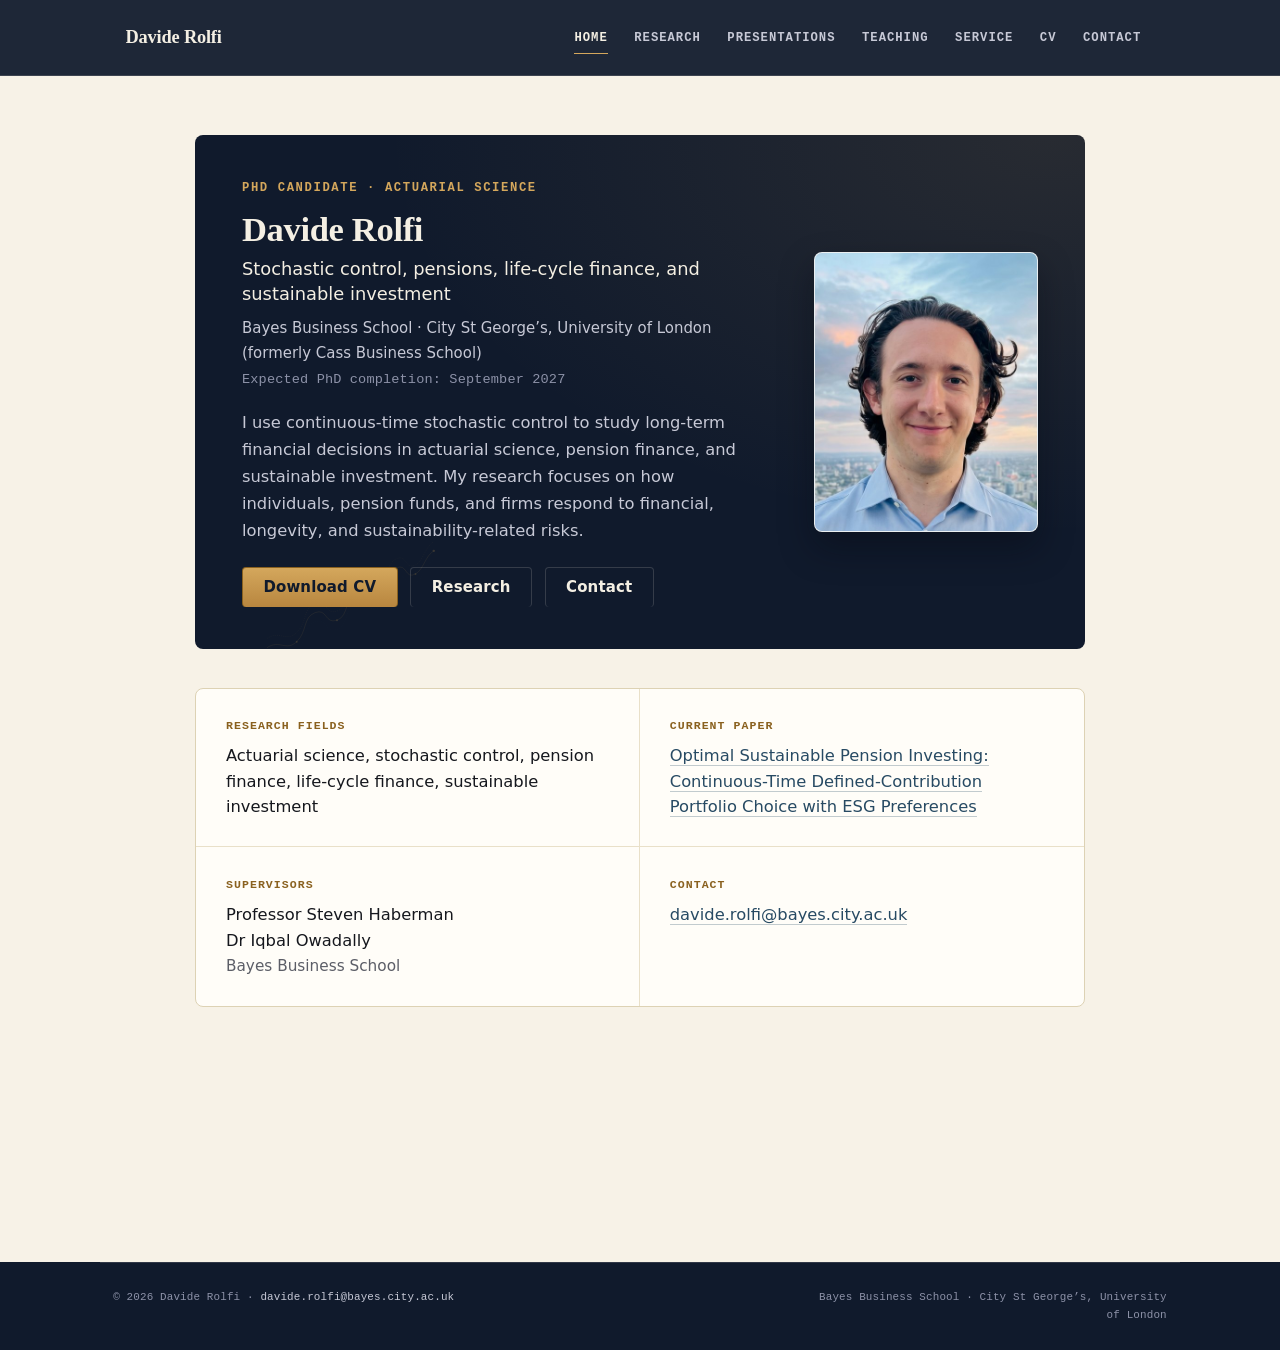
==== commit fad35a6a: "Built site for gh-pages" ====
--- a/index.html
+++ b/index.html
@@ -96,6 +96,10 @@
 <span class="menu-text">Research</span></a>
   </li>  
   <li class="nav-item">
+    <a class="nav-link" href="./presentations.html"> 
+<span class="menu-text">Presentations</span></a>
+  </li>  
+  <li class="nav-item">
     <a class="nav-link" href="./teaching.html"> 
 <span class="menu-text">Teaching</span></a>
   </li>  
--- a/styles.css
+++ b/styles.css
@@ -960,6 +960,44 @@
   }
 }
 
+/* ---------- Stochastic Modelling for Finance archive ---------- */
+
+.episode-card {
+  display: flex;
+  flex-direction: column;
+}
+
+.episode-card img {
+  object-position: top center;
+}
+
+.episode-card .event-card-text {
+  display: flex;
+  flex: 1;
+  flex-direction: column;
+}
+
+.episode-card .event-speakers {
+  margin-bottom: 1rem;
+}
+
+.episode-link {
+  margin: auto 0 0 0;
+  padding-top: 0.9rem;
+}
+
+.episode-link a {
+  display: inline-block;
+  color: var(--accent-dark);
+  font-family: var(--sans);
+  font-size: 0.86rem;
+  font-weight: 700;
+}
+
+.episode-link a:hover {
+  color: var(--ink-deep);
+}
+
 /* ---------- Mobile ---------- */
 
 @media (max-width: 900px) {
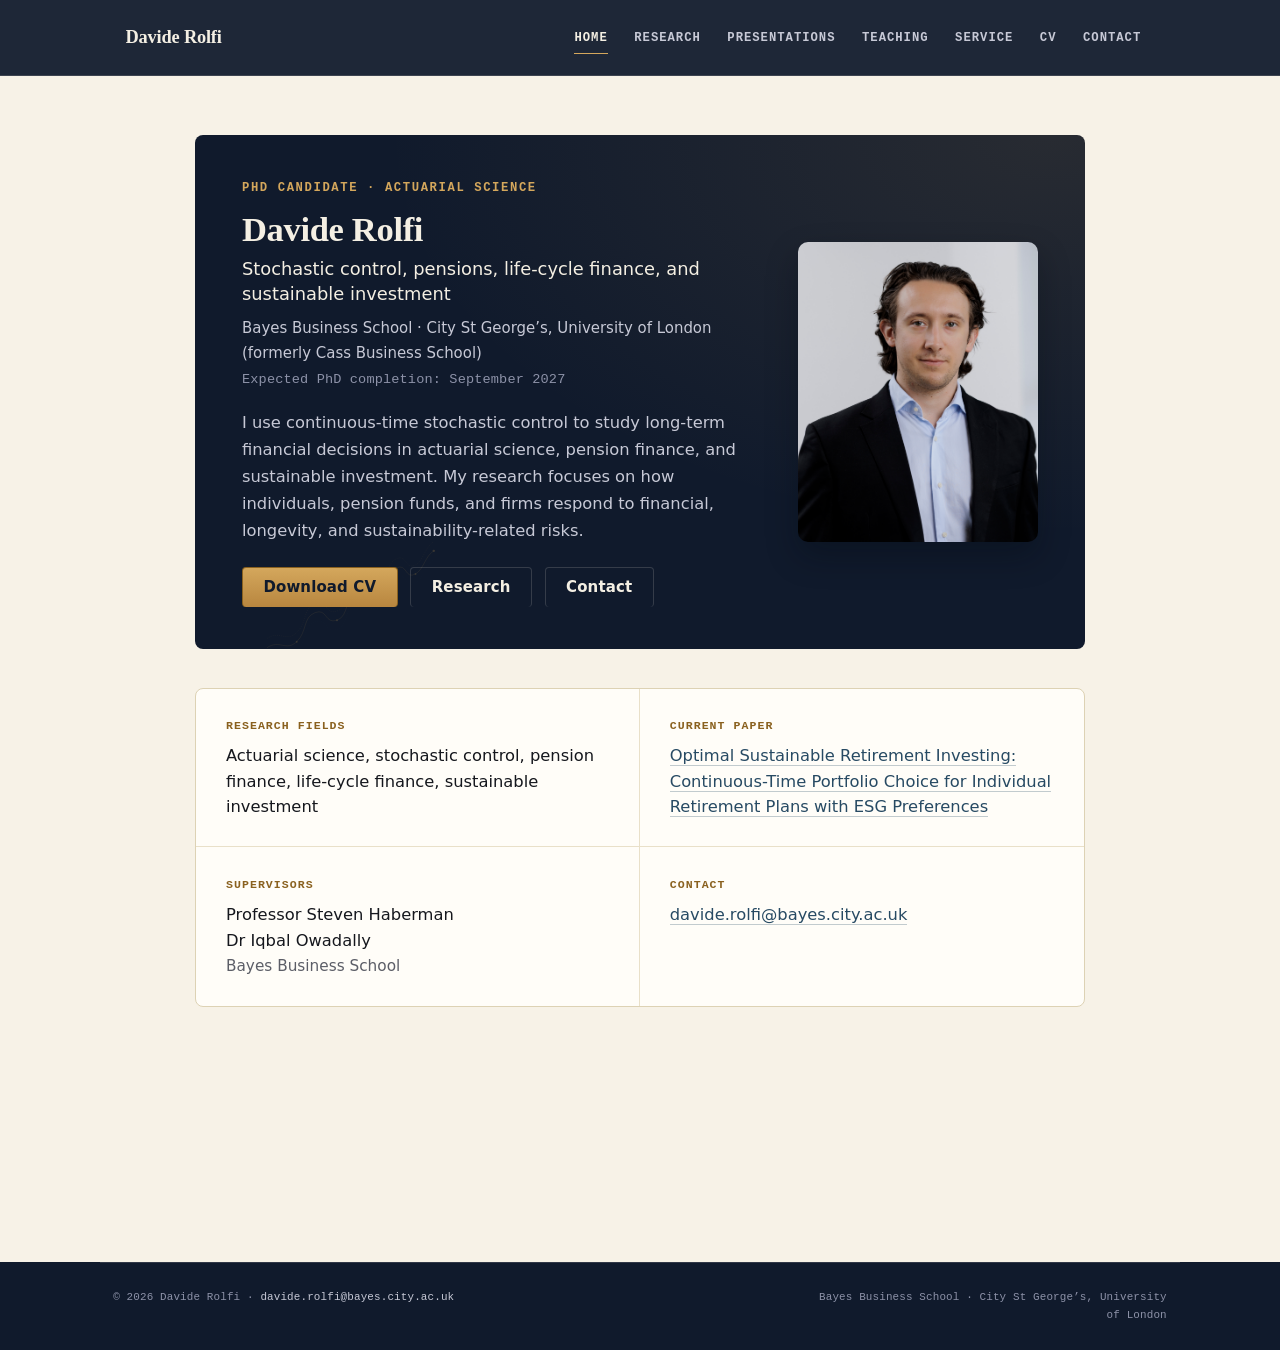
==== commit 0b5bae31: "Built site for gh-pages" ====
--- a/index.html
+++ b/index.html
@@ -182,7 +182,7 @@
 Current paper
 </p>
 <p class="value">
-<a href="research.html#current-paper">Optimal Sustainable Pension Investing: Continuous-Time Defined-Contribution Portfolio Choice with ESG Preferences</a>
+<a href="research.html#current-paper">Optimal Sustainable Retirement Investing: Continuous-Time Portfolio Choice for Individual Retirement Plans with ESG Preferences</a>
 </p>
 </div>
 <div>
--- a/styles.css
+++ b/styles.css
@@ -327,7 +327,7 @@
 
 .home-hero-grid {
   display: grid;
-  grid-template-columns: minmax(0, 1fr) 224px;
+  grid-template-columns: minmax(0, 1fr) 240px;
   gap: 2.75rem;
   align-items: center;
   position: relative;
@@ -360,26 +360,26 @@
 }
 
 .portrait-frame {
-  width: 224px;
-  height: 280px;
-  border-radius: var(--radius);
+  width: 240px;
+  aspect-ratio: 4 / 5;
+  border-radius: 10px;
   overflow: hidden;
-  background: var(--accent-soft);
-  border: 1px solid rgba(244, 239, 227, 0.16);
-  box-shadow: 0 16px 34px rgba(4, 8, 16, 0.38);
+  background: transparent;
+  border: none;
+  box-shadow: 0 14px 32px rgba(4, 8, 16, 0.32);
   position: relative;
   z-index: 2;
-  display: flex;
-  align-items: center;
-  justify-content: center;
 }
 
 .portrait-frame img {
   width: 100%;
   height: 100%;
   object-fit: cover;
-  object-position: center;
+  object-position: 42% 30%;
   display: block;
+  margin: 0 !important;
+  border: 0 !important;
+  border-radius: 0;
   position: relative;
   z-index: 2;
 }
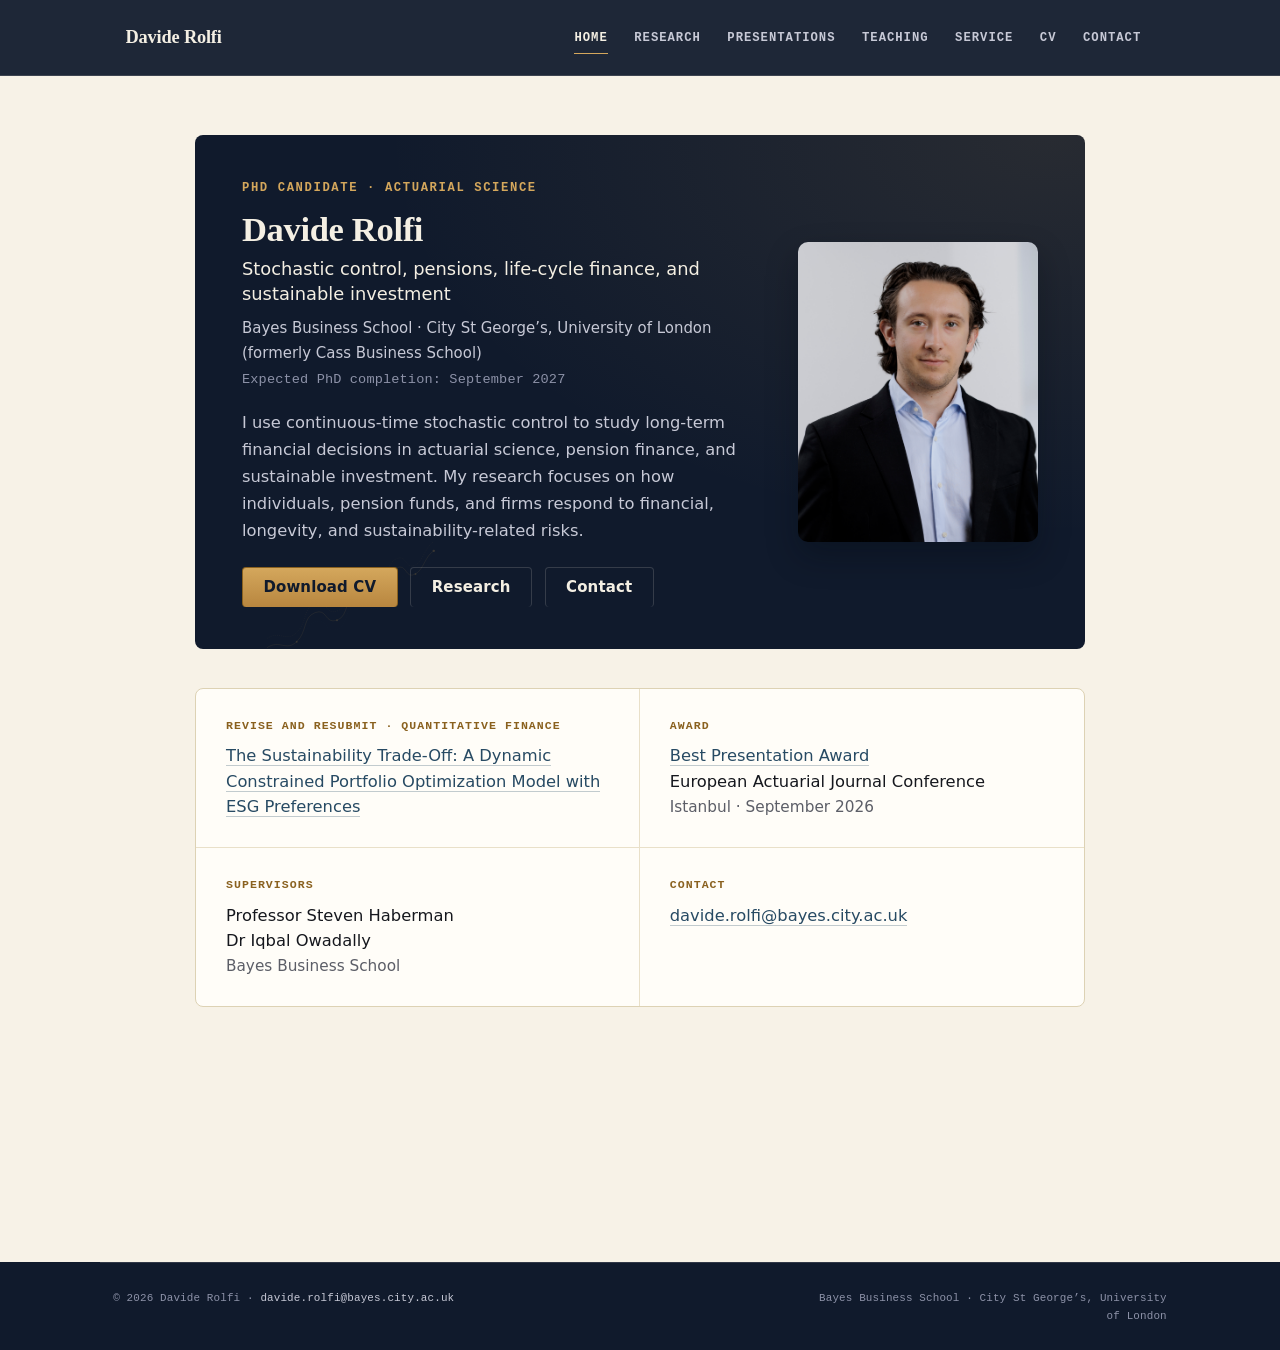
==== commit 73179a2a: "Built site for gh-pages" ====
--- a/index.html
+++ b/index.html
@@ -59,16 +59,12 @@
 
 <link rel="stylesheet" href="styles.css">
 <meta property="og:title" content="Davide Rolfi — PhD Candidate in Actuarial Science">
-<meta property="og:image" content="https://daviderolfi.com/images/og-image.png">
+<meta property="og:image" content="images/og-image.png">
 <meta property="og:site_name" content="Davide Rolfi">
 <meta property="og:locale" content="en_GB">
-<meta property="og:image:height" content="630">
-<meta property="og:image:width" content="1200">
 <meta name="twitter:title" content="Davide Rolfi — PhD Candidate in Actuarial Science">
-<meta name="twitter:image" content="https://daviderolfi.com/images/og-image.png">
+<meta name="twitter:image" content="images/og-image.png">
 <meta name="twitter:card" content="summary_large_image">
-<meta name="twitter:image-height" content="630">
-<meta name="twitter:image-width" content="1200">
 </head>
 
 <body class="nav-fixed fullcontent quarto-light">
@@ -133,6 +129,43 @@
 
 
 
+<style>
+/* Overrides for the existing styles.css. */
+.navbar-toggler-icon {
+  filter: none;
+}
+
+@media (max-width: 560px) {
+  .home-hero {
+    padding: 1.25rem;
+  }
+
+  .home-hero-grid {
+    gap: 1rem;
+  }
+
+  .portrait-frame {
+    width: 112px;
+    height: 140px;
+  }
+
+  .home-hero-text,
+  .home-hero-text > section {
+    display: flex;
+    flex-direction: column;
+  }
+
+  .home-hero-text .button-row {
+    order: 1;
+    margin: 1rem 0 0;
+  }
+
+  .home-hero-text .intro {
+    order: 2;
+    margin: 1rem 0 0;
+  }
+}
+</style>
 <div class="home-hero">
 <div class="hero-motif" aria-hidden="true">
 
@@ -157,7 +190,9 @@
 I use continuous-time stochastic control to study long-term financial decisions in actuarial science, pension finance, and sustainable investment. My research focuses on how individuals, pension funds, and firms respond to financial, longevity, and sustainability-related risks.
 </p>
 <div class="button-row">
-<p><a class="btn btn-primary" href="files/CV_Davide.pdf">Download CV</a> <a class="btn btn-secondary" href="research.html">Research</a> <a class="btn btn-secondary" href="contact.html">Contact</a></p>
+<p>
+<a class="btn btn-primary" href="files/CV_Davide.pdf">Download CV</a> <a class="btn btn-secondary" href="research.html">Research</a> <a class="btn btn-secondary" href="contact.html">Contact</a>
+</p>
 </div>
 </section>
 </div>
@@ -171,18 +206,18 @@
 <div class="facts-grid">
 <div>
 <p class="label">
-Research fields
+Revise and resubmit · Quantitative Finance
 </p>
 <p class="value">
-Actuarial science, stochastic control, pension finance, life-cycle finance, sustainable investment
+<a href="research.html#sustainability-trade-off">The Sustainability Trade-Off: A Dynamic Constrained Portfolio Optimization Model with ESG Preferences</a>
 </p>
 </div>
 <div>
 <p class="label">
-Current paper
+Award
 </p>
 <p class="value">
-<a href="research.html#current-paper">Optimal Sustainable Retirement Investing: Continuous-Time Portfolio Choice for Individual Retirement Plans with ESG Preferences</a>
+<a href="presentations.html#eaj-2026">Best Presentation Award</a><br> European Actuarial Journal Conference<br> <span class="small-muted">Istanbul · September 2026</span>
 </p>
 </div>
 <div>
@@ -272,7 +307,7 @@
     }
       var localhostRegex = new RegExp(/^(?:http|https):\/\/localhost\:?[0-9]*\//);
       var mailtoRegex = new RegExp(/^mailto:/);
-        var filterRegex = new RegExp("https:\/\/daviderolfi\.com");
+        var filterRegex = new RegExp('/' + window.location.host + '/');
       var isInternal = (href) => {
           return filterRegex.test(href) || localhostRegex.test(href) || mailtoRegex.test(href);
       }
--- a/styles.css
+++ b/styles.css
@@ -244,8 +244,8 @@
   text-transform: uppercase;
   letter-spacing: 0.12em;
   color: var(--muted);
-  margin-top: 3.6rem;
-  margin-bottom: 1.5rem;
+  margin-top: 2.2rem;
+  margin-bottom: 0.5rem;
   padding-bottom: 0.75rem;
   background-image: repeating-linear-gradient(to right, var(--rule) 0, var(--rule) 1px, transparent 1px, transparent 11px);
   background-position: bottom;
@@ -587,8 +587,8 @@
 
 .paper-card {
   position: relative;
-  margin: 1.3rem 0 1.7rem 0;
-  padding: 1.4rem 1.5rem 1.4rem 1.5rem;
+  margin: 0.5rem 0 0.7rem 0;
+  padding: 0.7rem 1rem;
   background: var(--surface);
   border: 1px solid var(--rule-soft);
   border-left: 3px solid var(--rule);
@@ -596,6 +596,23 @@
   transition: border-color 0.2s ease, box-shadow 0.2s ease, transform 0.2s ease;
 }
 
+.paper-card h3 {
+  margin-bottom: 0.15rem;
+}
+
+.paper-card .paper-meta,
+.paper-card .paper-coauthors,
+.paper-card .status-meta,
+.paper-card .muted-text,
+.paper-card .award-text {
+  margin-top: 0;
+  margin-bottom: 0.3rem;
+}
+
+.paper-card > :last-child {
+  margin-bottom: 0;
+}
+
 .paper-card:hover {
   border-left-color: var(--muted-soft);
   box-shadow: 0 12px 28px rgba(16, 26, 44, 0.06);
@@ -618,6 +635,28 @@
 .paper-card p {
   color: var(--ink-soft);
   line-height: 1.7;
+}
+
+/* ---------- Presentation cards ---------- */
+
+.presentation-card {
+  position: relative;
+}
+
+.presentation-card .presentation-date {
+  position: absolute;
+  top: 0.95rem;
+  right: 1.2rem;
+  margin: 0;
+  color: var(--muted);
+  font-family: var(--mono);
+  font-size: 0.72rem;
+  font-weight: 600;
+  letter-spacing: 0.04em;
+}
+
+.presentation-card h3 {
+  padding-right: 6.5rem;
 }
 
 .paper-label {
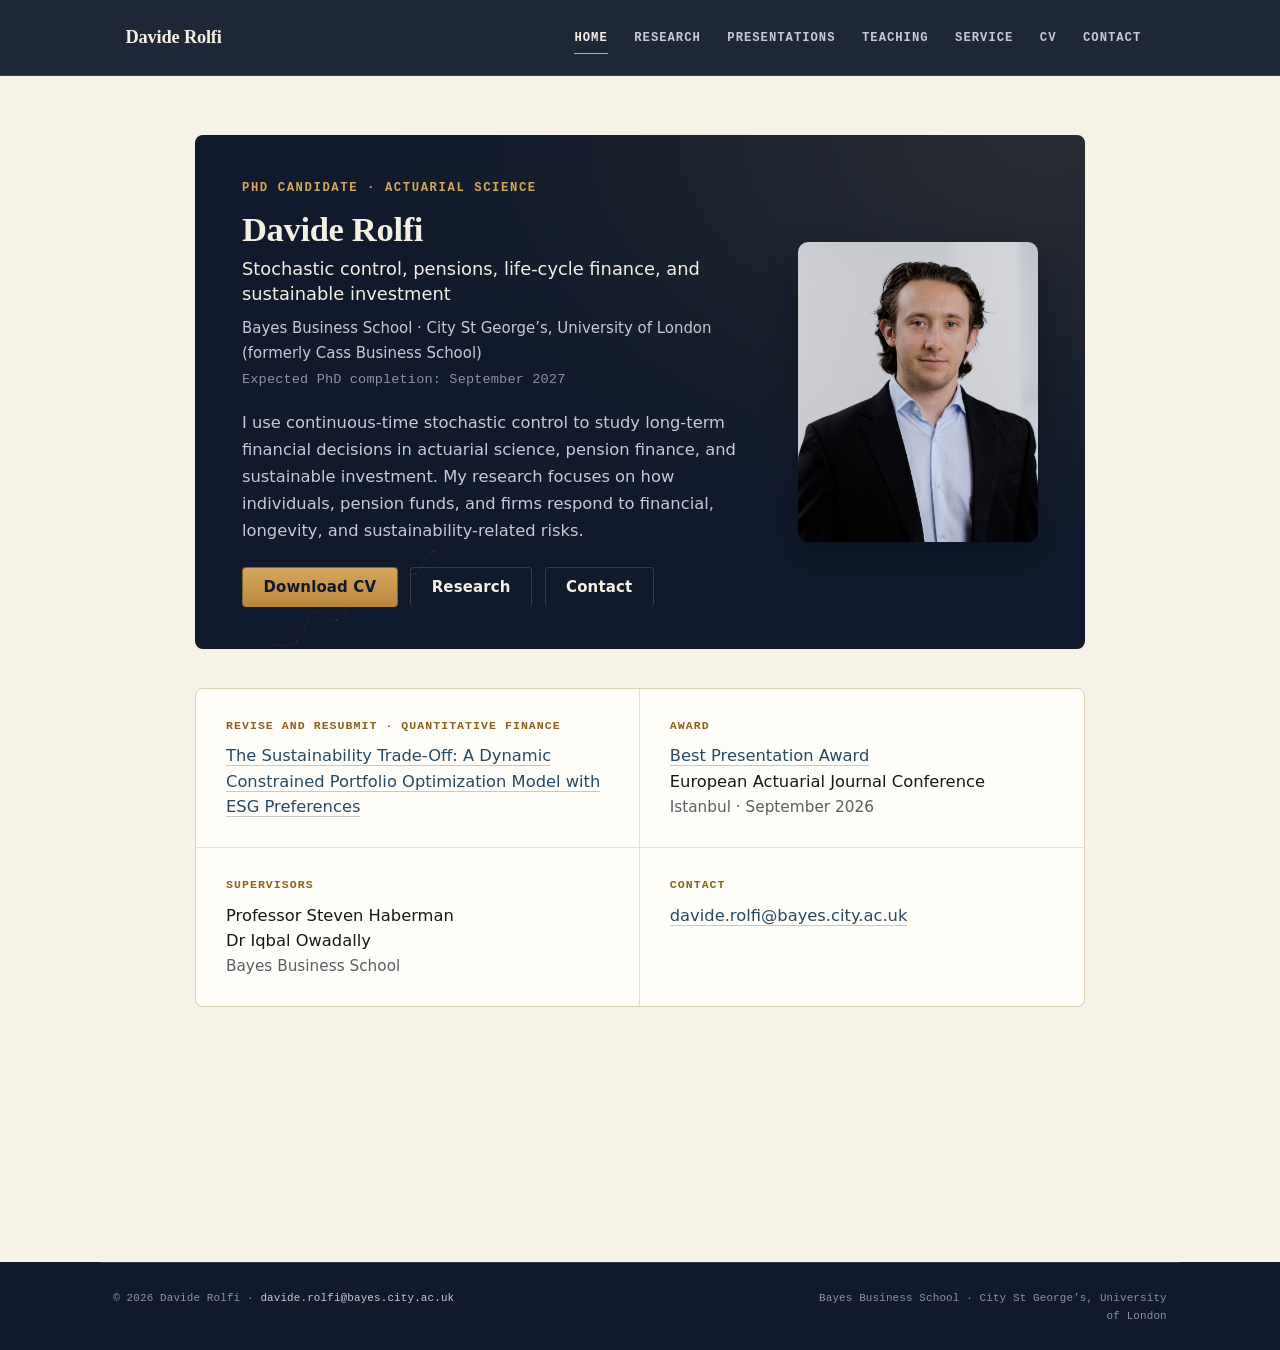
==== commit 25575eeb: "Built site for gh-pages" ====
--- a/index.html
+++ b/index.html
@@ -198,7 +198,7 @@
 </div>
 <div class="home-hero-portrait">
 <div class="portrait-frame">
-<span class="portrait-initials" aria-hidden="true">DR</span><img src="images/portrait.jpg" alt="Davide Rolfi">
+<span class="portrait-initials" aria-hidden="true">DR</span><img src="images/portrait-web.jpg" alt="Davide Rolfi">
 </div>
 </div>
 </div>
